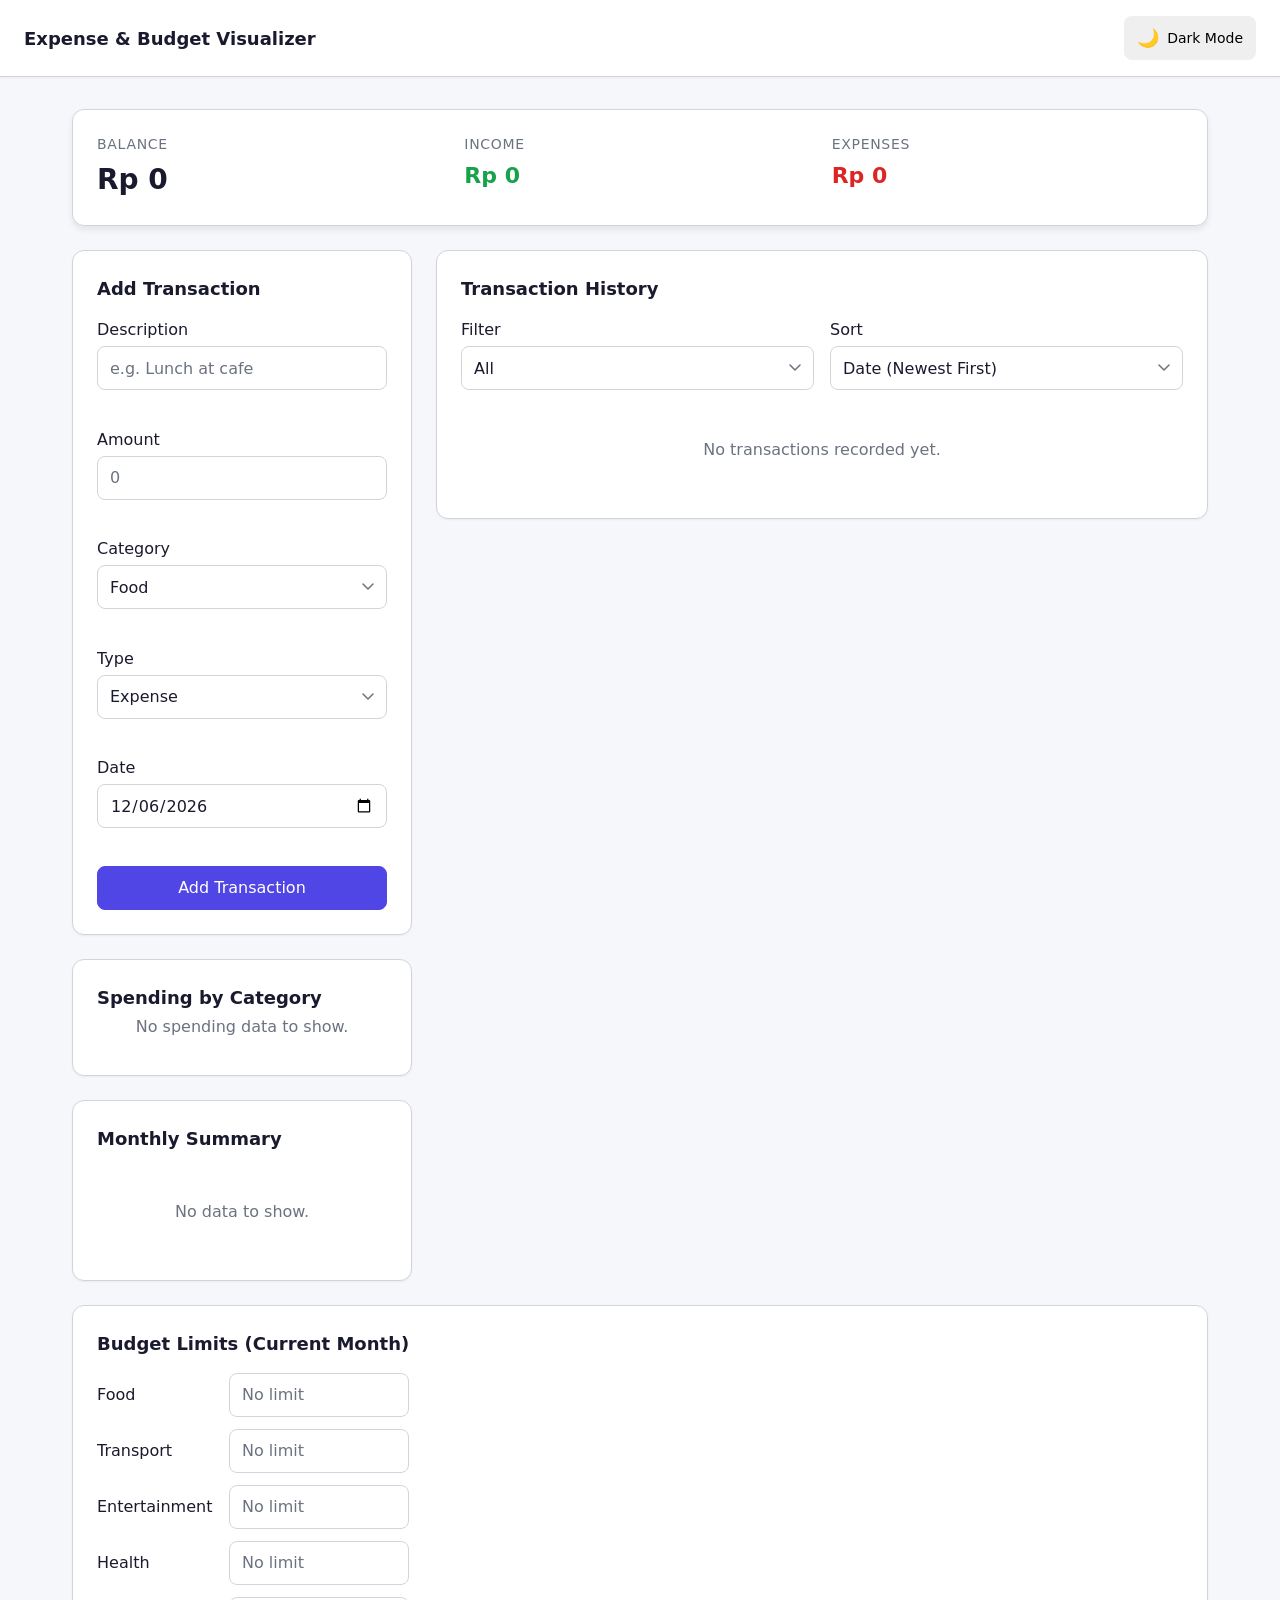
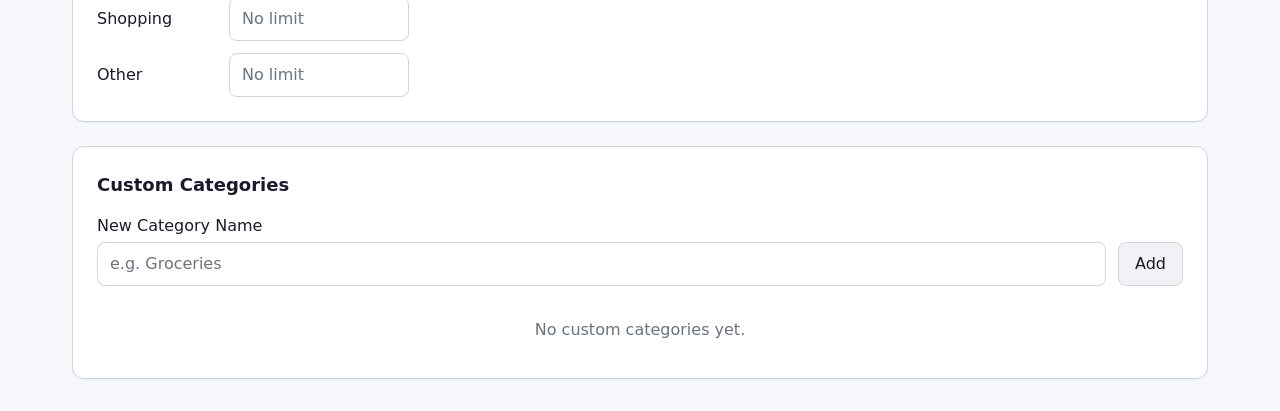
==== index.html @ 473de88c "Add files via upload" ====
<!DOCTYPE html>
<html lang="en">
<head>
  <meta charset="UTF-8" />
  <meta name="viewport" content="width=device-width, initial-scale=1.0" />
  <title>Expense &amp; Budget Visualizer</title>

  <!-- Anti-FOUC: apply persisted theme before first paint -->
  <script>
    (function () {
      try {
        var stored = localStorage.getItem('expense_visualizer_theme');
        if (stored === 'dark' || stored === 'light') {
          document.documentElement.setAttribute('data-theme', stored);
        } else {
          var prefersDark = window.matchMedia && window.matchMedia('(prefers-color-scheme: dark)').matches;
          document.documentElement.setAttribute('data-theme', prefersDark ? 'dark' : 'light');
        }
      } catch (e) {
        document.documentElement.setAttribute('data-theme', 'light');
      }
    })();
  </script>

  <link rel="stylesheet" href="styles.css" />
</head>
<body>
  <!-- ===== APP HEADER ===== -->
  <header class="app-header">
    <h1 class="app-title">Expense &amp; Budget Visualizer</h1>
    <button
      id="theme-toggle"
      class="btn btn--icon theme-toggle"
      type="button"
      aria-label="Switch to dark mode"
    >
      <span class="theme-toggle__icon" aria-hidden="true">🌙</span>
      <span class="theme-toggle__label">Dark Mode</span>
    </button>
  </header>

  <!-- ===== STORAGE ERROR BANNER ===== -->
  <div
    id="storage-error-banner"
    class="banner banner--error hidden"
    role="alert"
    aria-live="assertive"
  >
    Storage unavailable — data will not be saved this session.
  </div>

  <main class="app-main">

    <!-- ===== BALANCE PANEL ===== -->
    <section class="balance-panel" aria-labelledby="balance-heading">
      <h2 id="balance-heading" class="sr-only">Current Balance</h2>
      <div class="balance-panel__grid">
        <div class="balance-panel__item balance-panel__item--balance">
          <span class="balance-panel__label">Balance</span>
          <span id="balance-amount" class="balance-panel__value balance-panel__value--balance">Rp 0</span>
        </div>
        <div class="balance-panel__item">
          <span class="balance-panel__label">Income</span>
          <span id="income-amount" class="balance-panel__value balance-panel__value--income">Rp 0</span>
        </div>
        <div class="balance-panel__item">
          <span class="balance-panel__label">Expenses</span>
          <span id="expenses-amount" class="balance-panel__value balance-panel__value--expense">Rp 0</span>
        </div>
      </div>
    </section>

    <!-- ===== TRANSACTION FORM ===== -->
    <section class="form-section" aria-labelledby="form-heading">
      <h2 id="form-heading" class="section-title">Add Transaction</h2>

      <div id="form-save-error" class="error-banner hidden" role="alert" aria-live="assertive"></div>

      <form id="transaction-form" class="transaction-form" novalidate>

        <!-- Description -->
        <div class="form-group">
          <label class="form-label" for="input-description">Description</label>
          <input
            id="input-description"
            name="description"
            type="text"
            class="form-input"
            maxlength="200"
            placeholder="e.g. Lunch at cafe"
            autocomplete="off"
          />
          <span id="error-description" class="form-error" role="alert" aria-live="polite"></span>
        </div>

        <!-- Amount -->
        <div class="form-group">
          <label class="form-label" for="input-amount">Amount</label>
          <input
            id="input-amount"
            name="amount"
            type="number"
            class="form-input"
            min="1"
            max="999999999999"
            step="1"
            placeholder="0"
          />
          <span id="error-amount" class="form-error" role="alert" aria-live="polite"></span>
        </div>

        <!-- Category -->
        <div class="form-group">
          <label class="form-label" for="input-category">Category</label>
          <select id="input-category" name="category" class="form-select">
            <option value="Food">Food</option>
            <option value="Transport">Transport</option>
            <option value="Entertainment">Entertainment</option>
            <option value="Health">Health</option>
            <option value="Shopping">Shopping</option>
            <option value="Other">Other</option>
          </select>
          <span id="error-category" class="form-error" role="alert" aria-live="polite"></span>
        </div>

        <!-- Type -->
        <div class="form-group">
          <label class="form-label" for="input-type">Type</label>
          <select id="input-type" name="type" class="form-select">
            <option value="expense">Expense</option>
            <option value="income">Income</option>
          </select>
          <span id="error-type" class="form-error" role="alert" aria-live="polite"></span>
        </div>

        <!-- Date -->
        <div class="form-group">
          <label class="form-label" for="input-date">Date</label>
          <input
            id="input-date"
            name="date"
            type="date"
            class="form-input"
          />
          <span id="error-date" class="form-error" role="alert" aria-live="polite"></span>
        </div>

        <button type="submit" class="btn btn--primary btn--full">Add Transaction</button>
      </form>
    </section>

    <!-- ===== TRANSACTION HISTORY ===== -->
    <section class="history-section" aria-labelledby="history-heading">
      <h2 id="history-heading" class="section-title">Transaction History</h2>

      <!-- Filter & Sort toolbar -->
      <div class="history-toolbar">
        <div class="toolbar-group">
          <label class="form-label" for="filter-select">Filter</label>
          <select id="filter-select" class="form-select form-select--sm">
            <option value="All">All</option>
            <option value="income">Income</option>
            <option value="expense">Expense</option>
            <option value="Food">Food</option>
            <option value="Transport">Transport</option>
            <option value="Entertainment">Entertainment</option>
            <option value="Health">Health</option>
            <option value="Shopping">Shopping</option>
            <option value="Other">Other</option>
          </select>
        </div>

        <div class="toolbar-group">
          <label class="form-label" for="sort-select">Sort</label>
          <select id="sort-select" class="form-select form-select--sm">
            <option value="date-desc">Date (Newest First)</option>
            <option value="amount-asc">Amount (Low to High)</option>
            <option value="amount-desc">Amount (High to Low)</option>
            <option value="category-asc">Category (A–Z)</option>
          </select>
        </div>
      </div>

      <!-- Transaction list -->
      <ul id="transaction-list" class="transaction-list" aria-label="Transaction history" aria-live="polite">
        <!-- Items rendered by JS -->
      </ul>
      <p id="empty-state" class="empty-state" aria-live="polite">No transactions recorded yet.</p>
    </section>

    <!-- ===== CHART SECTION ===== -->
    <section class="chart-section" aria-labelledby="chart-heading">
      <h2 id="chart-heading" class="section-title">Spending by Category</h2>

      <div class="chart-container">
        <canvas
          id="spending-chart"
          class="spending-chart"
          width="300"
          height="300"
          aria-label="Pie chart showing spending by category"
          role="img"
        ></canvas>
        <p id="chart-placeholder" class="chart-placeholder" aria-live="polite">No spending data to show.</p>
        <p id="chart-unavailable" class="chart-unavailable hidden">Chart unavailable in this browser.</p>
      </div>

      <!-- Chart legend -->
      <ul id="chart-legend" class="chart-legend" aria-label="Chart legend">
        <!-- Items rendered by JS -->
      </ul>
    </section>

    <!-- ===== MONTHLY SUMMARY PANEL ===== -->
    <section class="summary-section" aria-labelledby="summary-heading">
      <h2 id="summary-heading" class="section-title">Monthly Summary</h2>
      <div id="monthly-summary" class="monthly-summary" aria-live="polite">
        <!-- Rows rendered by JS -->
      </div>
      <p id="summary-empty-state" class="empty-state">No data to show.</p>
    </section>

    <!-- ===== BUDGET LIMIT MANAGER ===== -->
    <section class="limits-section" aria-labelledby="limits-heading">
      <h2 id="limits-heading" class="section-title">Budget Limits (Current Month)</h2>
      <div id="limits-error" class="error-banner hidden" role="alert" aria-live="assertive"></div>
      <div id="budget-limits" class="budget-limits">
        <!-- Rows rendered by JS -->
      </div>
    </section>

    <!-- ===== CUSTOM CATEGORIES MANAGER ===== -->
    <section class="categories-section" aria-labelledby="categories-heading">
      <h2 id="categories-heading" class="section-title">Custom Categories</h2>
      <div id="categories-error" class="error-banner hidden" role="alert" aria-live="assertive"></div>

      <div class="category-add-form">
        <label class="form-label" for="input-new-category">New Category Name</label>
        <div class="category-add-form__row">
          <input
            id="input-new-category"
            type="text"
            class="form-input"
            maxlength="50"
            placeholder="e.g. Groceries"
            autocomplete="off"
          />
          <button id="btn-add-category" type="button" class="btn btn--secondary">Add</button>
        </div>
        <span id="error-new-category" class="form-error" role="alert" aria-live="polite"></span>
      </div>

      <ul id="custom-category-list" class="custom-category-list" aria-label="Custom categories">
        <!-- Items rendered by JS -->
      </ul>
    </section>

  </main>

  <!-- ===== CONFIRMATION DIALOG ===== -->
  <dialog id="confirm-dialog" class="confirm-dialog" aria-labelledby="dialog-title" aria-describedby="dialog-message">
    <h3 id="dialog-title" class="confirm-dialog__title">Confirm</h3>
    <p id="dialog-message" class="confirm-dialog__message"></p>
    <div class="confirm-dialog__actions">
      <button id="dialog-cancel" type="button" class="btn btn--secondary">Cancel</button>
      <button id="dialog-confirm" type="button" class="btn btn--danger">Confirm</button>
    </div>
  </dialog>

  <script src="app.js"></script>
</body>
</html>
---- styles.css ----
/* ============================================================
   CSS Custom Properties — Light Theme (default)
   ============================================================ */
:root {
  /* Colors */
  --color-bg: #f5f7fa;
  --color-surface: #ffffff;
  --color-surface-alt: #f0f2f5;
  --color-border: #d1d5db;
  --color-text: #1a1a2e;
  --color-text-muted: #6b7280;
  --color-primary: #4f46e5;
  --color-primary-hover: #4338ca;
  --color-secondary: #6b7280;
  --color-secondary-hover: #4b5563;
  --color-danger: #dc2626;
  --color-danger-hover: #b91c1c;
  --color-income: #16a34a;
  --color-expense: #dc2626;
  --color-negative-balance: #dc2626;
  --color-banner-error-bg: #fef2f2;
  --color-banner-error-border: #fca5a5;
  --color-banner-error-text: #991b1b;

  /* Typography */
  --font-family: system-ui, -apple-system, BlinkMacSystemFont, 'Segoe UI', Roboto, sans-serif;
  --font-size-base: 16px;
  --font-size-sm: 14px;
  --font-size-lg: 18px;
  --font-size-xl: 22px;
  --font-size-2xl: 28px;
  --font-weight-normal: 400;
  --font-weight-medium: 500;
  --font-weight-semibold: 600;
  --font-weight-bold: 700;
  --line-height-base: 1.5;

  /* Spacing */
  --space-1: 4px;
  --space-2: 8px;
  --space-3: 12px;
  --space-4: 16px;
  --space-5: 20px;
  --space-6: 24px;
  --space-8: 32px;
  --space-10: 40px;
  --space-12: 48px;

  /* Borders */
  --radius-sm: 4px;
  --radius-md: 8px;
  --radius-lg: 12px;
  --radius-full: 9999px;
  --border-width: 1px;

  /* Shadows */
  --shadow-sm: 0 1px 2px rgba(0, 0, 0, 0.05);
  --shadow-md: 0 4px 6px rgba(0, 0, 0, 0.07);
  --shadow-lg: 0 10px 15px rgba(0, 0, 0, 0.1);

  /* Touch targets */
  --touch-target: 44px;

  /* Layout */
  --max-width: 1200px;
  --sidebar-width: 340px;
}

/* ============================================================
   Dark Theme Overrides
   ============================================================ */
[data-theme="dark"] {
  --color-bg: #0f172a;
  --color-surface: #1e293b;
  --color-surface-alt: #273549;
  --color-border: #334155;
  --color-text: #f1f5f9;
  --color-text-muted: #94a3b8;
  --color-primary: #818cf8;
  --color-primary-hover: #a5b4fc;
  --color-secondary: #64748b;
  --color-secondary-hover: #94a3b8;
  --color-danger: #f87171;
  --color-danger-hover: #fca5a5;
  --color-income: #4ade80;
  --color-expense: #f87171;
  --color-negative-balance: #f87171;
  --color-banner-error-bg: #450a0a;
  --color-banner-error-border: #991b1b;
  --color-banner-error-text: #fca5a5;
  --shadow-sm: 0 1px 2px rgba(0, 0, 0, 0.3);
  --shadow-md: 0 4px 6px rgba(0, 0, 0, 0.4);
  --shadow-lg: 0 10px 15px rgba(0, 0, 0, 0.5);
}

/* ============================================================
   Reset & Base
   ============================================================ */
*,
*::before,
*::after {
  box-sizing: border-box;
  margin: 0;
  padding: 0;
}

html {
  font-size: var(--font-size-base);
  scroll-behavior: smooth;
}

body {
  font-family: var(--font-family);
  font-size: var(--font-size-base);
  line-height: var(--line-height-base);
  color: var(--color-text);
  background-color: var(--color-bg);
  min-height: 100vh;
  -webkit-text-size-adjust: 100%; /* prevent auto-zoom on mobile */
}

/* ============================================================
   Utility Classes
   ============================================================ */
.hidden {
  display: none !important;
}

.sr-only {
  position: absolute;
  width: 1px;
  height: 1px;
  padding: 0;
  margin: -1px;
  overflow: hidden;
  clip: rect(0, 0, 0, 0);
  white-space: nowrap;
  border: 0;
}

/* ============================================================
   App Header
   ============================================================ */
.app-header {
  display: flex;
  align-items: center;
  justify-content: space-between;
  gap: var(--space-4);
  padding: var(--space-4) var(--space-6);
  background-color: var(--color-surface);
  border-bottom: var(--border-width) solid var(--color-border);
  box-shadow: var(--shadow-sm);
  position: sticky;
  top: 0;
  z-index: 100;
}

.app-title {
  font-size: var(--font-size-lg);
  font-weight: var(--font-weight-bold);
  color: var(--color-text);
  white-space: nowrap;
}

/* ============================================================
   Buttons
   ============================================================ */
.btn {
  display: inline-flex;
  align-items: center;
  justify-content: center;
  gap: var(--space-2);
  min-height: var(--touch-target);
  min-width: var(--touch-target);
  padding: var(--space-2) var(--space-4);
  font-family: var(--font-family);
  font-size: var(--font-size-base);
  font-weight: var(--font-weight-medium);
  line-height: 1;
  border: var(--border-width) solid transparent;
  border-radius: var(--radius-md);
  cursor: pointer;
  text-decoration: none;
  transition: background-color 0.15s ease, border-color 0.15s ease, color 0.15s ease;
  white-space: nowrap;
  user-select: none;
}

.btn:focus-visible {
  outline: 2px solid var(--color-primary);
  outline-offset: 2px;
}

.btn--primary {
  background-color: var(--color-primary);
  color: #ffffff;
  border-color: var(--color-primary);
}

.btn--primary:hover {
  background-color: var(--color-primary-hover);
  border-color: var(--color-primary-hover);
}

.btn--secondary {
  background-color: var(--color-surface-alt);
  color: var(--color-text);
  border-color: var(--color-border);
}

.btn--secondary:hover {
  background-color: var(--color-border);
}

.btn--danger {
  background-color: var(--color-danger);
  color: #ffffff;
  border-color: var(--color-danger);
}

.btn--danger:hover {
  background-color: var(--color-danger-hover);
  border-color: var(--color-danger-hover);
}

.btn--icon {
  padding: var(--space-2);
}

.btn--full {
  width: 100%;
}

.btn--sm {
  min-height: var(--touch-target);
  min-width: var(--touch-target);
  padding: var(--space-1) var(--space-3);
  font-size: var(--font-size-sm);
}

/* ============================================================
   Theme Toggle
   ============================================================ */
.theme-toggle {
  gap: var(--space-2);
  padding: var(--space-2) var(--space-3);
}

.theme-toggle__icon {
  font-size: var(--font-size-lg);
  line-height: 1;
}

.theme-toggle__label {
  font-size: var(--font-size-sm);
  font-weight: var(--font-weight-medium);
}

/* ============================================================
   Banners & Alerts
   ============================================================ */
.banner {
  padding: var(--space-3) var(--space-6);
  font-size: var(--font-size-base);
  font-weight: var(--font-weight-medium);
}

.banner--error {
  background-color: var(--color-banner-error-bg);
  border-bottom: var(--border-width) solid var(--color-banner-error-border);
  color: var(--color-banner-error-text);
}

.error-banner {
  padding: var(--space-3) var(--space-4);
  background-color: var(--color-banner-error-bg);
  border: var(--border-width) solid var(--color-banner-error-border);
  border-radius: var(--radius-md);
  color: var(--color-banner-error-text);
  font-size: var(--font-size-base);
  margin-bottom: var(--space-4);
}

/* ============================================================
   Main Layout
   ============================================================ */
.app-main {
  max-width: var(--max-width);
  margin: 0 auto;
  padding: var(--space-6) var(--space-4);
  display: grid;
  grid-template-columns: 1fr;
  gap: var(--space-6);
}

/* ============================================================
   Section Titles
   ============================================================ */
.section-title {
  font-size: var(--font-size-lg);
  font-weight: var(--font-weight-semibold);
  color: var(--color-text);
  margin-bottom: var(--space-4);
}

/* ============================================================
   Balance Panel
   ============================================================ */
.balance-panel {
  background-color: var(--color-surface);
  border: var(--border-width) solid var(--color-border);
  border-radius: var(--radius-lg);
  padding: var(--space-6);
  box-shadow: var(--shadow-md);
}

.balance-panel__grid {
  display: grid;
  grid-template-columns: 1fr;
  gap: var(--space-4);
}

.balance-panel__item {
  display: flex;
  flex-direction: column;
  gap: var(--space-1);
}

.balance-panel__label {
  font-size: var(--font-size-sm);
  font-weight: var(--font-weight-medium);
  color: var(--color-text-muted);
  text-transform: uppercase;
  letter-spacing: 0.05em;
}

.balance-panel__value {
  font-size: var(--font-size-2xl);
  font-weight: var(--font-weight-bold);
  color: var(--color-text);
}

.balance-panel__value--balance {
  font-size: var(--font-size-2xl);
}

.balance-panel__value--income {
  color: var(--color-income);
  font-size: var(--font-size-xl);
}

.balance-panel__value--expense {
  color: var(--color-expense);
  font-size: var(--font-size-xl);
}

.balance-panel__value--negative {
  color: var(--color-negative-balance);
}

/* ============================================================
   Transaction Form
   ============================================================ */
.form-section {
  background-color: var(--color-surface);
  border: var(--border-width) solid var(--color-border);
  border-radius: var(--radius-lg);
  padding: var(--space-6);
  box-shadow: var(--shadow-sm);
}

.transaction-form {
  display: flex;
  flex-direction: column;
  gap: var(--space-4);
}

.form-group {
  display: flex;
  flex-direction: column;
  gap: var(--space-1);
}

.form-label {
  font-size: var(--font-size-base);
  font-weight: var(--font-weight-medium);
  color: var(--color-text);
}

.form-input,
.form-select {
  width: 100%;
  min-height: var(--touch-target);
  padding: var(--space-2) var(--space-3);
  font-family: var(--font-family);
  font-size: var(--font-size-base);
  color: var(--color-text);
  background-color: var(--color-surface);
  border: var(--border-width) solid var(--color-border);
  border-radius: var(--radius-md);
  transition: border-color 0.15s ease, box-shadow 0.15s ease;
  appearance: none;
  -webkit-appearance: none;
}

.form-select {
  background-image: url("data:image/svg+xml,%3Csvg xmlns='http://www.w3.org/2000/svg' width='12' height='8' viewBox='0 0 12 8'%3E%3Cpath d='M1 1l5 5 5-5' stroke='%236b7280' stroke-width='1.5' fill='none' stroke-linecap='round' stroke-linejoin='round'/%3E%3C/svg%3E");
  background-repeat: no-repeat;
  background-position: right var(--space-3) center;
  padding-right: var(--space-8);
}

.form-input:focus,
.form-select:focus {
  outline: none;
  border-color: var(--color-primary);
  box-shadow: 0 0 0 3px rgba(79, 70, 229, 0.15);
}

.form-input::placeholder {
  color: var(--color-text-muted);
}

.form-input--error,
.form-select--error {
  border-color: var(--color-danger);
}

.form-error {
  font-size: var(--font-size-sm);
  color: var(--color-danger);
  min-height: 1.25em;
}

.form-select--sm {
  min-height: var(--touch-target);
  font-size: var(--font-size-base);
}

/* ============================================================
   Transaction History
   ============================================================ */
.history-section {
  background-color: var(--color-surface);
  border: var(--border-width) solid var(--color-border);
  border-radius: var(--radius-lg);
  padding: var(--space-6);
  box-shadow: var(--shadow-sm);
}

.history-toolbar {
  display: flex;
  flex-wrap: wrap;
  gap: var(--space-4);
  margin-bottom: var(--space-4);
}

.toolbar-group {
  display: flex;
  flex-direction: column;
  gap: var(--space-1);
  flex: 1;
  min-width: 140px;
}

.transaction-list {
  list-style: none;
  display: flex;
  flex-direction: column;
  gap: var(--space-3);
}

.transaction-item {
  display: grid;
  grid-template-columns: 1fr auto;
  gap: var(--space-2) var(--space-4);
  align-items: start;
  padding: var(--space-4);
  background-color: var(--color-surface-alt);
  border: var(--border-width) solid var(--color-border);
  border-radius: var(--radius-md);
  transition: box-shadow 0.15s ease;
}

.transaction-item:hover {
  box-shadow: var(--shadow-md);
}

.transaction-item__body {
  display: flex;
  flex-direction: column;
  gap: var(--space-1);
  min-width: 0;
}

.transaction-item__description {
  font-size: var(--font-size-base);
  font-weight: var(--font-weight-medium);
  color: var(--color-text);
  white-space: nowrap;
  overflow: hidden;
  text-overflow: ellipsis;
  max-width: 100%;
}

.transaction-item__meta {
  display: flex;
  flex-wrap: wrap;
  gap: var(--space-2);
  align-items: center;
  font-size: var(--font-size-sm);
  color: var(--color-text-muted);
}

.transaction-item__amount {
  font-size: var(--font-size-lg);
  font-weight: var(--font-weight-semibold);
}

.transaction-item__amount--income {
  color: var(--color-income);
}

.transaction-item__amount--expense {
  color: var(--color-expense);
}

.transaction-item__badge {
  display: inline-block;
  padding: 2px var(--space-2);
  border-radius: var(--radius-full);
  font-size: var(--font-size-sm);
  font-weight: var(--font-weight-medium);
  background-color: var(--color-border);
  color: var(--color-text);
}

.transaction-item__actions {
  display: flex;
  align-items: flex-start;
}

.btn--delete {
  min-height: var(--touch-target);
  min-width: var(--touch-target);
  padding: var(--space-2);
  background: none;
  border: none;
  color: var(--color-text-muted);
  border-radius: var(--radius-md);
  cursor: pointer;
  font-size: var(--font-size-lg);
  display: flex;
  align-items: center;
  justify-content: center;
  transition: color 0.15s ease, background-color 0.15s ease;
}

.btn--delete:hover {
  color: var(--color-danger);
  background-color: var(--color-banner-error-bg);
}

.btn--delete:focus-visible {
  outline: 2px solid var(--color-primary);
  outline-offset: 2px;
}

.empty-state {
  padding: var(--space-8) var(--space-4);
  text-align: center;
  color: var(--color-text-muted);
  font-size: var(--font-size-base);
}

/* ============================================================
   Chart Section
   ============================================================ */
.chart-section {
  background-color: var(--color-surface);
  border: var(--border-width) solid var(--color-border);
  border-radius: var(--radius-lg);
  padding: var(--space-6);
  box-shadow: var(--shadow-sm);
}

.chart-container {
  position: relative;
  display: flex;
  flex-direction: column;
  align-items: center;
  gap: var(--space-4);
  margin-bottom: var(--space-6);
}

.spending-chart {
  max-width: 300px;
  max-height: 300px;
  width: 100%;
  height: auto;
}

.chart-placeholder {
  position: absolute;
  top: 50%;
  left: 50%;
  transform: translate(-50%, -50%);
  color: var(--color-text-muted);
  font-size: var(--font-size-base);
  text-align: center;
  pointer-events: none;
  white-space: nowrap;
}

.chart-unavailable {
  color: var(--color-text-muted);
  font-size: var(--font-size-base);
  text-align: center;
  padding: var(--space-8);
}

.chart-legend {
  list-style: none;
  display: flex;
  flex-wrap: wrap;
  gap: var(--space-3) var(--space-5);
}

.chart-legend__item {
  display: flex;
  align-items: center;
  gap: var(--space-2);
  font-size: var(--font-size-base);
  color: var(--color-text);
}

.chart-legend__swatch {
  display: inline-block;
  width: 14px;
  height: 14px;
  border-radius: var(--radius-sm);
  flex-shrink: 0;
}

.chart-legend__label--alert {
  color: var(--color-danger);
  font-weight: var(--font-weight-semibold);
}

/* ============================================================
   Monthly Summary Panel
   ============================================================ */
.summary-section {
  background-color: var(--color-surface);
  border: var(--border-width) solid var(--color-border);
  border-radius: var(--radius-lg);
  padding: var(--space-6);
  box-shadow: var(--shadow-sm);
}

.monthly-summary {
  display: flex;
  flex-direction: column;
  gap: var(--space-3);
}

.summary-row {
  display: grid;
  grid-template-columns: 1fr;
  gap: var(--space-2);
  padding: var(--space-4);
  background-color: var(--color-surface-alt);
  border: var(--border-width) solid var(--color-border);
  border-radius: var(--radius-md);
}

.summary-row__month {
  font-size: var(--font-size-base);
  font-weight: var(--font-weight-semibold);
  color: var(--color-text);
}

.summary-row__figures {
  display: flex;
  flex-wrap: wrap;
  gap: var(--space-3) var(--space-5);
  font-size: var(--font-size-sm);
}

.summary-row__figure {
  display: flex;
  flex-direction: column;
  gap: 2px;
}

.summary-row__figure-label {
  color: var(--color-text-muted);
  font-size: var(--font-size-sm);
}

.summary-row__figure-value {
  font-weight: var(--font-weight-semibold);
}

.summary-row__figure-value--income {
  color: var(--color-income);
}

.summary-row__figure-value--expense {
  color: var(--color-expense);
}

.summary-row__figure-value--negative {
  color: var(--color-negative-balance);
}

/* ============================================================
   Budget Limits Manager
   ============================================================ */
.limits-section {
  background-color: var(--color-surface);
  border: var(--border-width) solid var(--color-border);
  border-radius: var(--radius-lg);
  padding: var(--space-6);
  box-shadow: var(--shadow-sm);
}

.budget-limits {
  display: flex;
  flex-direction: column;
  gap: var(--space-3);
}

.limit-row {
  display: flex;
  flex-wrap: wrap;
  align-items: center;
  gap: var(--space-3);
}

.limit-row__label {
  font-size: var(--font-size-base);
  font-weight: var(--font-weight-medium);
  color: var(--color-text);
  min-width: 120px;
  flex-shrink: 0;
}

.limit-row__input {
  flex: 1;
  min-width: 100px;
  max-width: 180px;
}

.limit-row__label--alert {
  color: var(--color-danger);
}

/* ============================================================
   Custom Categories Manager
   ============================================================ */
.categories-section {
  background-color: var(--color-surface);
  border: var(--border-width) solid var(--color-border);
  border-radius: var(--radius-lg);
  padding: var(--space-6);
  box-shadow: var(--shadow-sm);
}

.category-add-form {
  margin-bottom: var(--space-5);
}

.category-add-form__row {
  display: flex;
  gap: var(--space-3);
  margin-top: var(--space-1);
}

.category-add-form__row .form-input {
  flex: 1;
}

.custom-category-list {
  list-style: none;
  display: flex;
  flex-direction: column;
  gap: var(--space-2);
}

.custom-category-item {
  display: flex;
  align-items: center;
  gap: var(--space-3);
  padding: var(--space-3) var(--space-4);
  background-color: var(--color-surface-alt);
  border: var(--border-width) solid var(--color-border);
  border-radius: var(--radius-md);
}

.custom-category-item__name {
  flex: 1;
  font-size: var(--font-size-base);
  color: var(--color-text);
}

.custom-category-item__edit-input {
  flex: 1;
}

.custom-category-item__error {
  font-size: var(--font-size-sm);
  color: var(--color-danger);
  width: 100%;
}

/* ============================================================
   Confirmation Dialog
   ============================================================ */
.confirm-dialog {
  border: var(--border-width) solid var(--color-border);
  border-radius: var(--radius-lg);
  padding: var(--space-6);
  background-color: var(--color-surface);
  color: var(--color-text);
  box-shadow: var(--shadow-lg);
  max-width: 400px;
  width: calc(100% - var(--space-8));
}

.confirm-dialog::backdrop {
  background-color: rgba(0, 0, 0, 0.5);
}

.confirm-dialog__title {
  font-size: var(--font-size-lg);
  font-weight: var(--font-weight-semibold);
  margin-bottom: var(--space-3);
}

.confirm-dialog__message {
  font-size: var(--font-size-base);
  color: var(--color-text-muted);
  margin-bottom: var(--space-6);
  line-height: var(--line-height-base);
}

.confirm-dialog__actions {
  display: flex;
  justify-content: flex-end;
  gap: var(--space-3);
}

/* ============================================================
   Responsive Breakpoints
   ============================================================ */

/* Small phones: 320px – 479px (base styles above cover this) */

/* Tablets and up: 480px+ */
@media (min-width: 480px) {
  .balance-panel__grid {
    grid-template-columns: repeat(3, 1fr);
  }

  .summary-row {
    grid-template-columns: auto 1fr;
    align-items: center;
  }

  .summary-row__month {
    min-width: 80px;
  }
}

/* Medium screens: 768px+ */
@media (min-width: 768px) {
  .app-main {
    padding: var(--space-8) var(--space-6);
    grid-template-columns: repeat(2, 1fr);
  }

  .balance-panel {
    grid-column: 1 / -1;
  }

  .history-section {
    grid-column: 1 / -1;
  }

  .chart-section {
    grid-column: 1 / -1;
  }

  .chart-container {
    flex-direction: row;
    align-items: flex-start;
    justify-content: center;
  }

  .chart-legend {
    flex-direction: column;
    flex-wrap: nowrap;
  }
}

/* Large screens: 1024px+ */
@media (min-width: 1024px) {
  .app-main {
    grid-template-columns: var(--sidebar-width) 1fr;
    grid-template-rows: auto;
    align-items: start;
  }

  .balance-panel {
    grid-column: 1 / -1;
  }

  /* Form stays in left column */
  .form-section {
    grid-column: 1;
    grid-row: 2;
  }

  /* History spans right column */
  .history-section {
    grid-column: 2;
    grid-row: 2 / 5;
  }

  /* Chart in left column below form */
  .chart-section {
    grid-column: 1;
    grid-row: 3;
  }

  /* Monthly summary in left column */
  .summary-section {
    grid-column: 1;
    grid-row: 4;
  }

  /* Budget limits and categories span full width */
  .limits-section {
    grid-column: 1 / -1;
  }

  .categories-section {
    grid-column: 1 / -1;
  }
}

/* Extra large: 1280px+ */
@media (min-width: 1280px) {
  .app-main {
    padding: var(--space-8);
  }
}

/* Max width guard — no horizontal scroll beyond 1440px */
@media (min-width: 1440px) {
  .app-main {
    max-width: var(--max-width);
  }
}

/* ============================================================
   Print (basic)
   ============================================================ */
@media print {
  .app-header,
  .form-section,
  .history-toolbar,
  .btn,
  .confirm-dialog {
    display: none;
  }
}

/* ============================================================
   Transaction Item - Additional Layout Classes
   ============================================================ */
.transaction-item__main {
  display: flex;
  align-items: flex-start;
  justify-content: space-between;
  gap: var(--space-3);
  width: 100%;
}

.transaction-item__info {
  display: flex;
  flex-direction: column;
  gap: var(--space-1);
  min-width: 0;
  flex: 1;
}

.transaction-item__desc {
  font-size: var(--font-size-base);
  font-weight: var(--font-weight-medium);
  color: var(--color-text);
  word-break: break-word;
}

.transaction-item__category {
  display: inline-block;
  padding: 2px var(--space-2);
  border-radius: var(--radius-full);
  font-size: var(--font-size-sm);
  font-weight: var(--font-weight-medium);
  background-color: var(--color-border);
  color: var(--color-text);
}

.transaction-item__date {
  font-size: var(--font-size-sm);
  color: var(--color-text-muted);
}

.transaction-item__right {
  display: flex;
  flex-direction: column;
  align-items: flex-end;
  gap: var(--space-2);
  flex-shrink: 0;
}

.transaction-item__delete {
  font-size: var(--font-size-sm);
  padding: var(--space-1) var(--space-2);
}

/* ============================================================
   Chart Legend - Additional
   ============================================================ */
.chart-legend__color {
  display: inline-block;
  width: 14px;
  height: 14px;
  border-radius: var(--radius-sm);
  flex-shrink: 0;
}

.chart-legend__value {
  color: var(--color-text-muted);
  font-size: var(--font-size-sm);
}

/* ============================================================
   Budget Limit - Additional
   ============================================================ */
.limit-row__spent {
  font-size: var(--font-size-sm);
  color: var(--color-text-muted);
  flex-shrink: 0;
}

.limit-row__exceeded-badge {
  font-size: var(--font-size-sm);
  margin-left: var(--space-1);
}
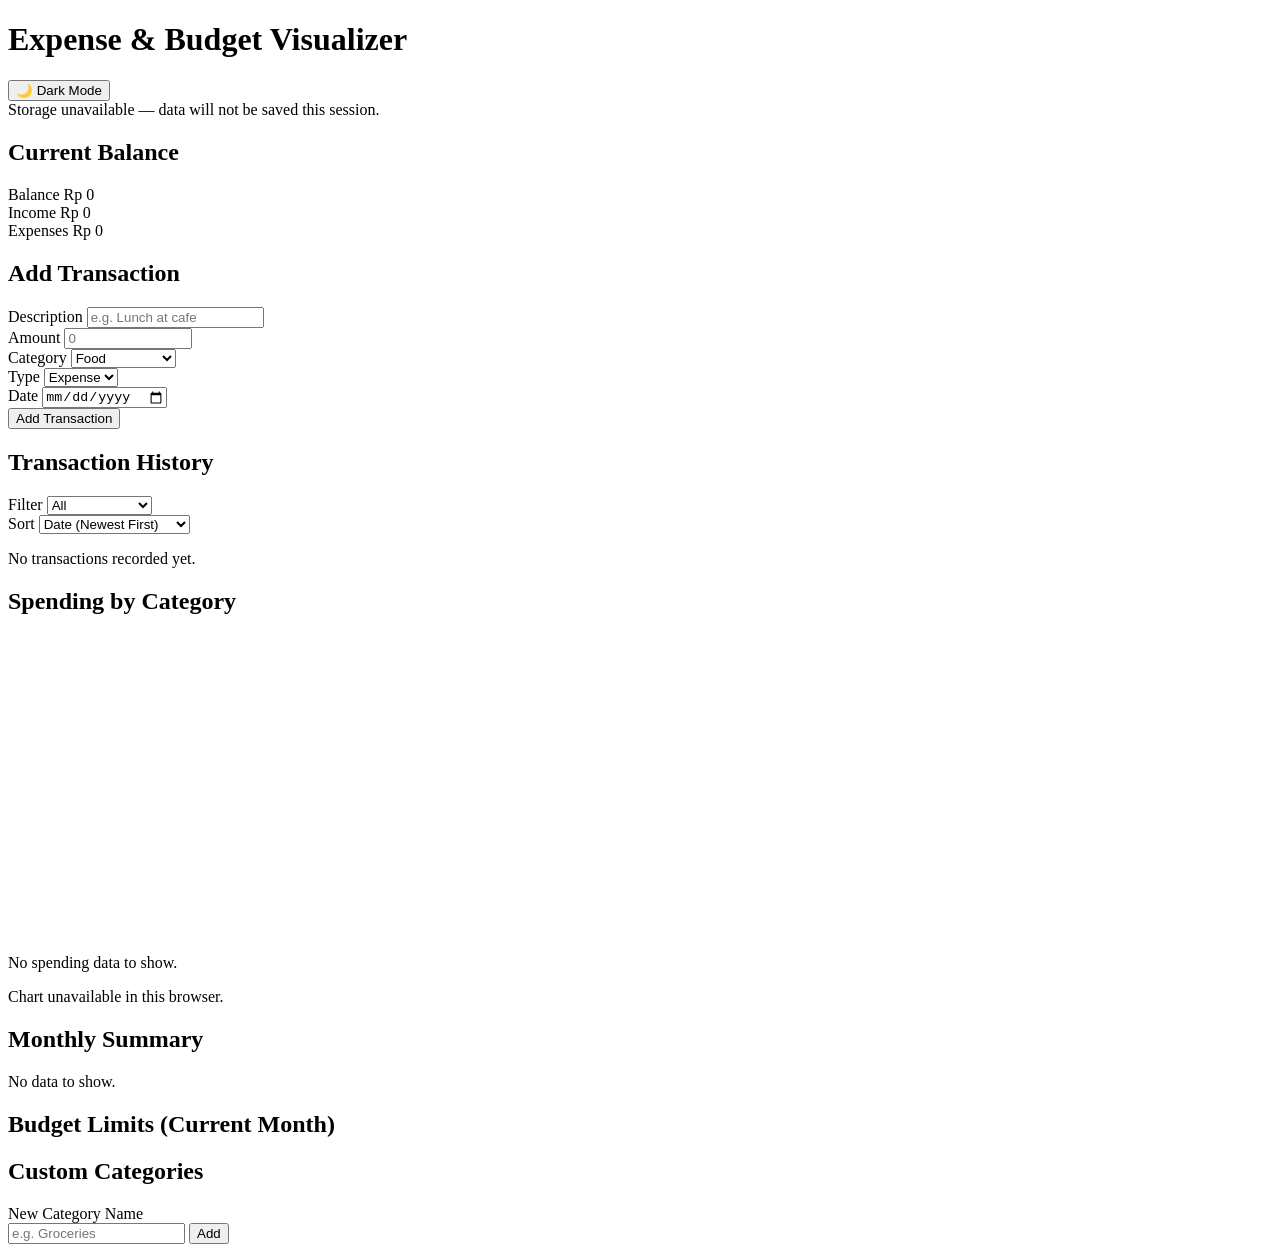
==== commit 1efdf95f: "Refactor index.html structure and update paths" ====
--- a/index.html
+++ b/index.html
@@ -22,7 +22,7 @@
     })();
   </script>
 
-  <link rel="stylesheet" href="styles.css" />
+  <link rel="stylesheet" href="css/styles.css" />
 </head>
 <body>
   <!-- ===== APP HEADER ===== -->
@@ -267,6 +267,6 @@
     </div>
   </dialog>
 
-  <script src="app.js"></script>
+  <script src="js/app.js"></script>
 </body>
 </html>
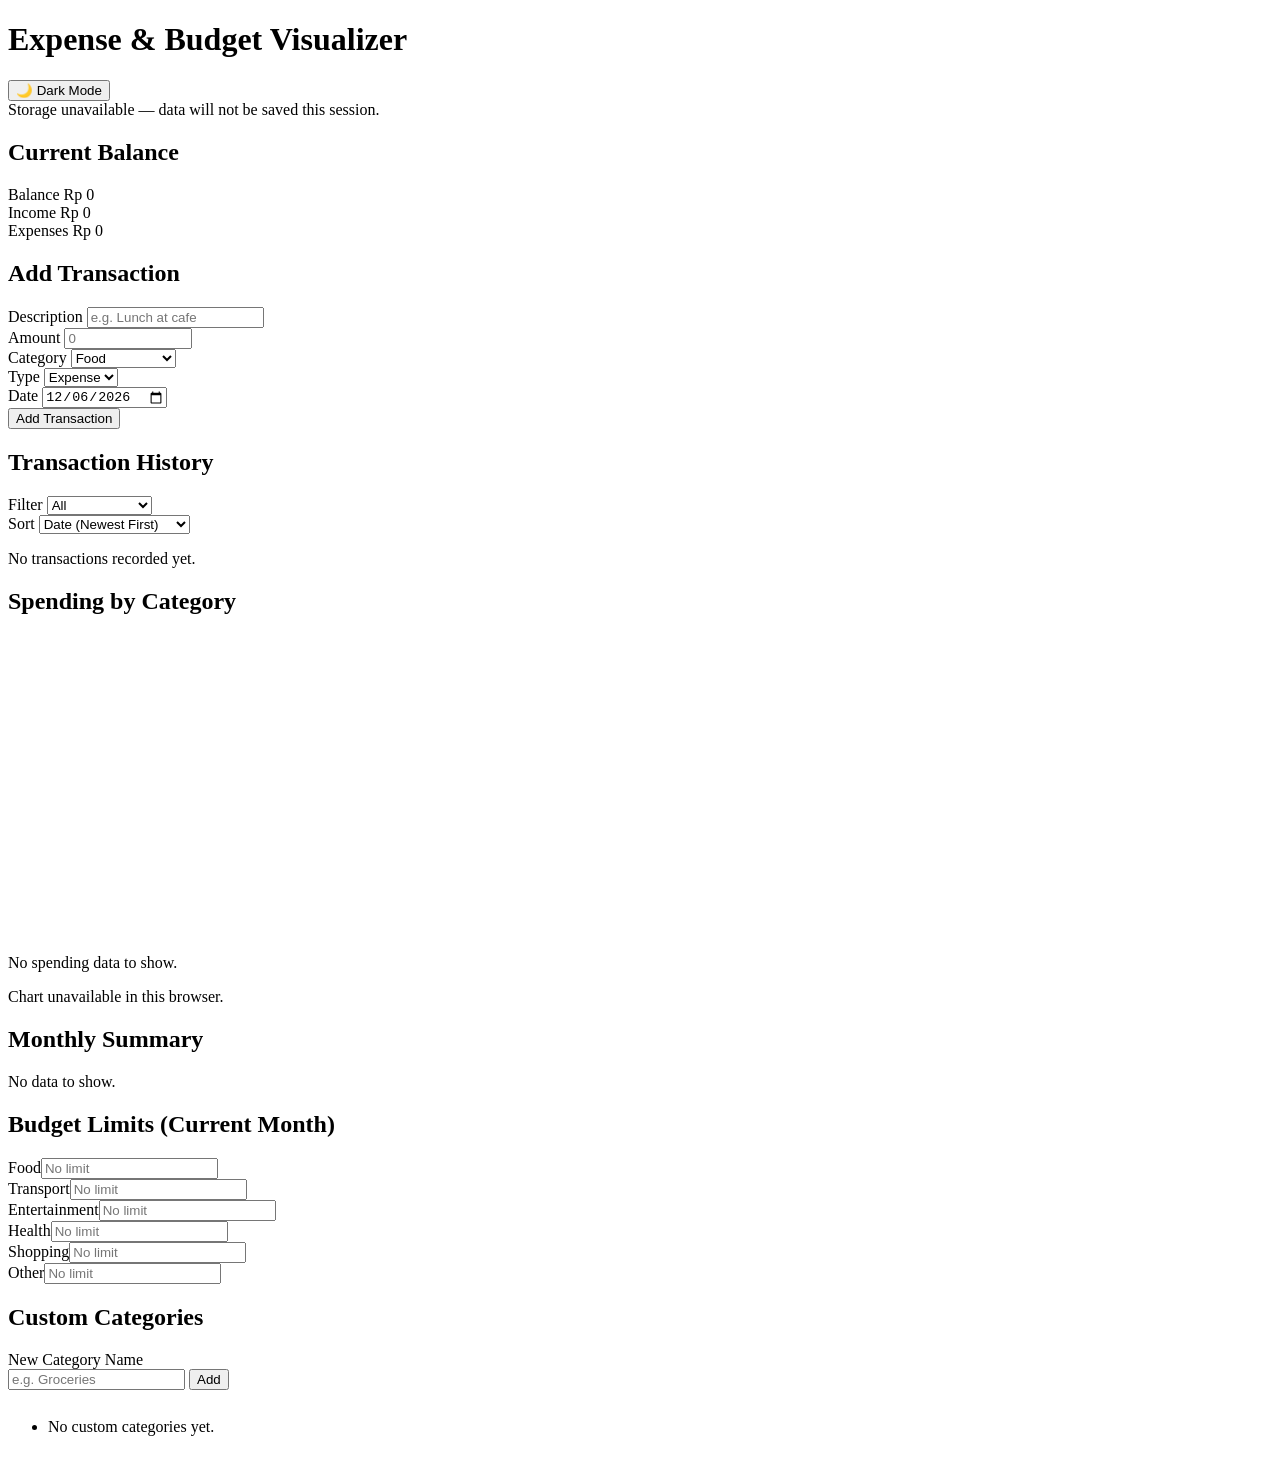
==== commit 8b3dbbe2: "Fix HTML formatting and structure" ====
--- a/index.html
+++ b/index.html
@@ -22,7 +22,7 @@
     })();
   </script>
 
-  <link rel="stylesheet" href="css/styles.css" />
+  <link rel="stylesheet" href="styles.css" />
 </head>
 <body>
   <!-- ===== APP HEADER ===== -->
@@ -267,6 +267,6 @@
     </div>
   </dialog>
 
-  <script src="js/app.js"></script>
+  <script src="app.js"></script>
 </body>
 </html>
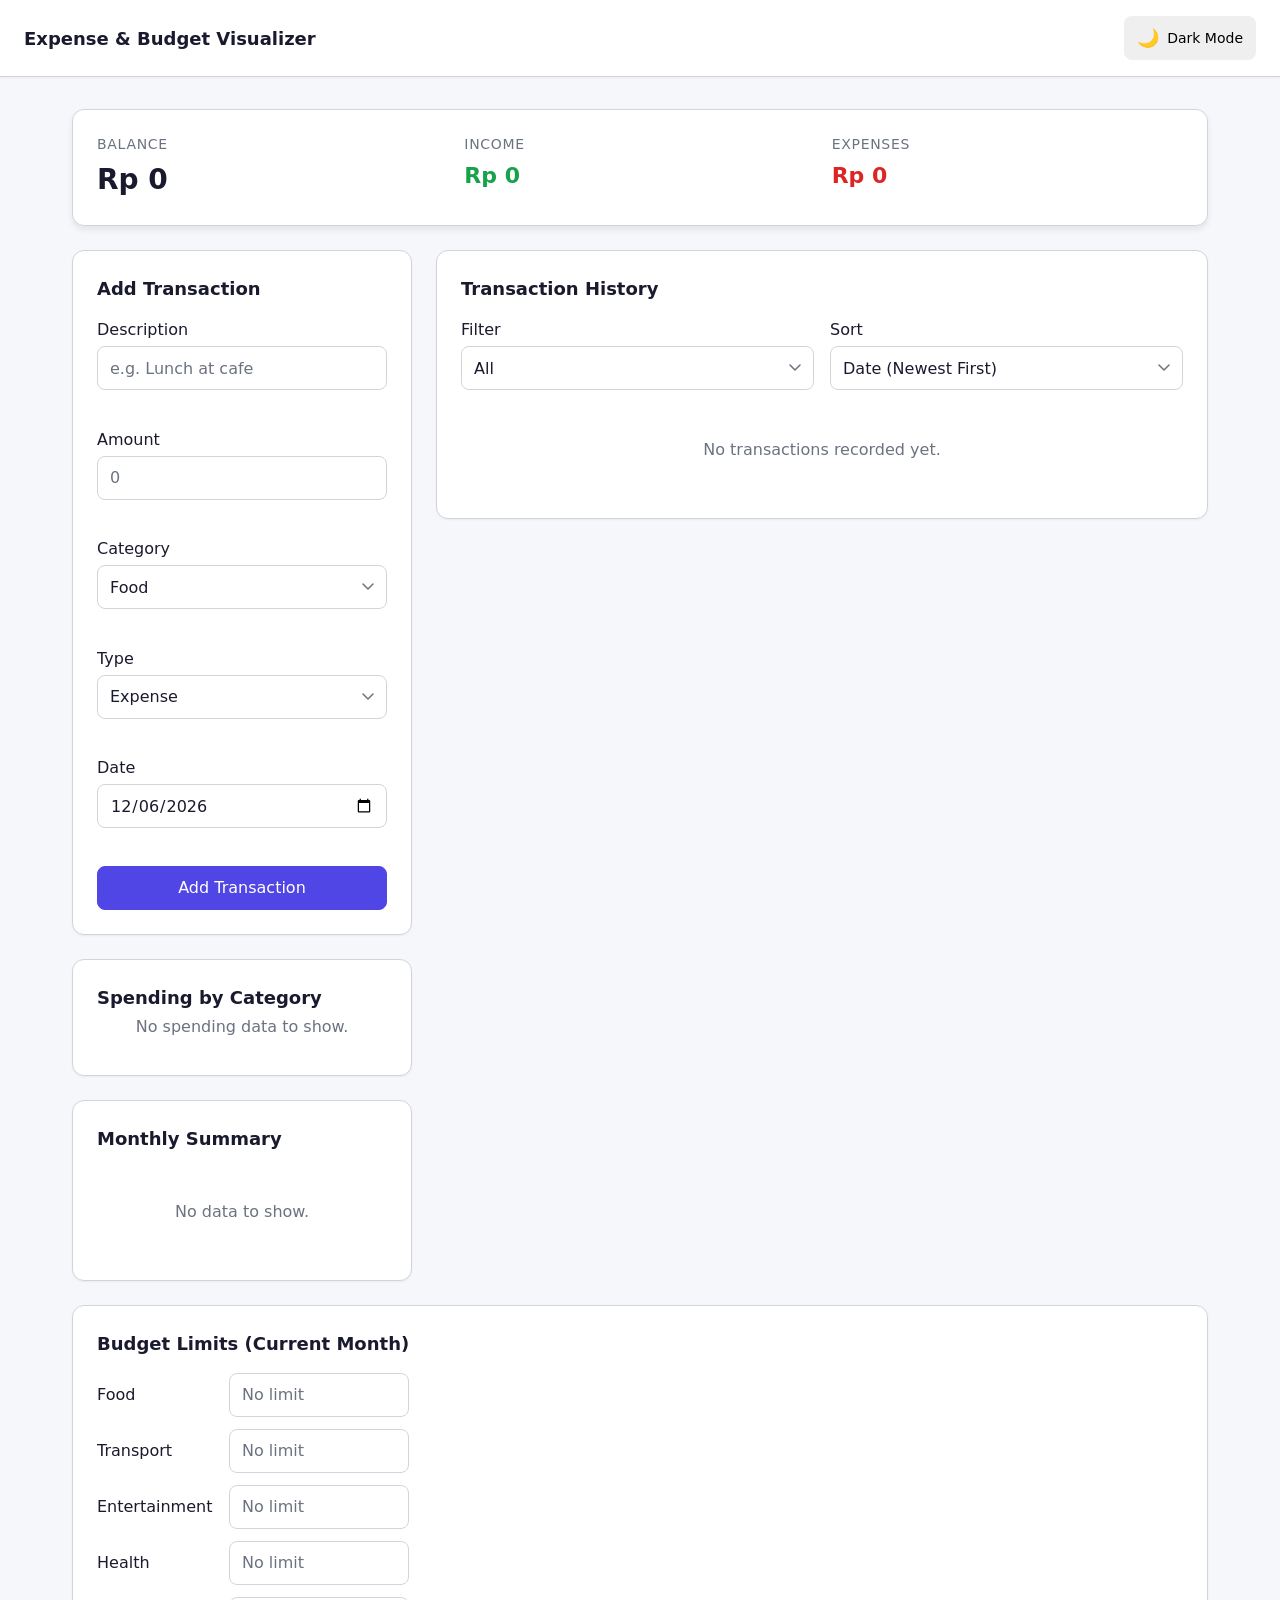
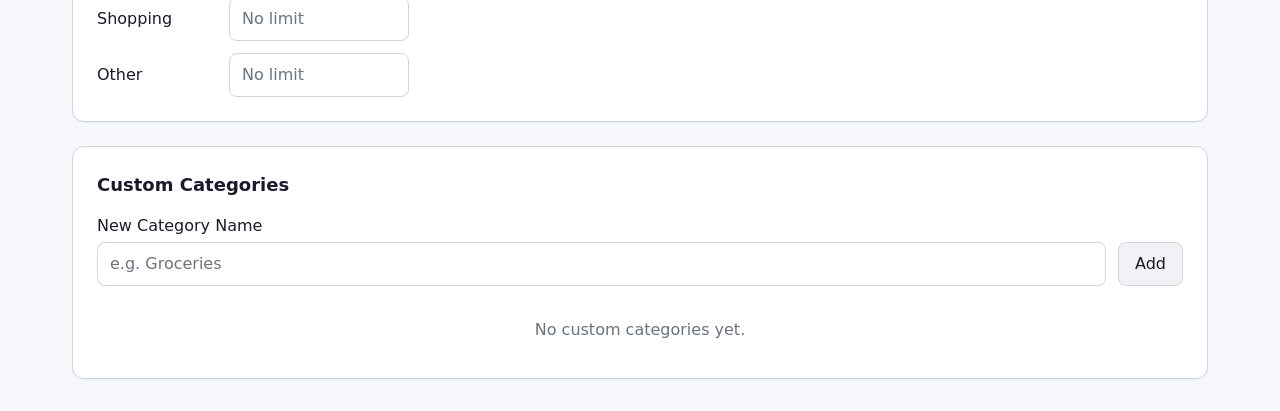
==== commit 986250bc: "Initial commit" ====
--- a/index.html
+++ b/index.html
@@ -1,272 +1,272 @@
-<!DOCTYPE html>
-<html lang="en">
-<head>
-  <meta charset="UTF-8" />
-  <meta name="viewport" content="width=device-width, initial-scale=1.0" />
-  <title>Expense &amp; Budget Visualizer</title>
-
-  <!-- Anti-FOUC: apply persisted theme before first paint -->
-  <script>
-    (function () {
-      try {
-        var stored = localStorage.getItem('expense_visualizer_theme');
-        if (stored === 'dark' || stored === 'light') {
-          document.documentElement.setAttribute('data-theme', stored);
-        } else {
-          var prefersDark = window.matchMedia && window.matchMedia('(prefers-color-scheme: dark)').matches;
-          document.documentElement.setAttribute('data-theme', prefersDark ? 'dark' : 'light');
-        }
-      } catch (e) {
-        document.documentElement.setAttribute('data-theme', 'light');
-      }
-    })();
-  </script>
-
-  <link rel="stylesheet" href="styles.css" />
-</head>
-<body>
-  <!-- ===== APP HEADER ===== -->
-  <header class="app-header">
-    <h1 class="app-title">Expense &amp; Budget Visualizer</h1>
-    <button
-      id="theme-toggle"
-      class="btn btn--icon theme-toggle"
-      type="button"
-      aria-label="Switch to dark mode"
-    >
-      <span class="theme-toggle__icon" aria-hidden="true">🌙</span>
-      <span class="theme-toggle__label">Dark Mode</span>
-    </button>
-  </header>
-
-  <!-- ===== STORAGE ERROR BANNER ===== -->
-  <div
-    id="storage-error-banner"
-    class="banner banner--error hidden"
-    role="alert"
-    aria-live="assertive"
-  >
-    Storage unavailable — data will not be saved this session.
-  </div>
-
-  <main class="app-main">
-
-    <!-- ===== BALANCE PANEL ===== -->
-    <section class="balance-panel" aria-labelledby="balance-heading">
-      <h2 id="balance-heading" class="sr-only">Current Balance</h2>
-      <div class="balance-panel__grid">
-        <div class="balance-panel__item balance-panel__item--balance">
-          <span class="balance-panel__label">Balance</span>
-          <span id="balance-amount" class="balance-panel__value balance-panel__value--balance">Rp 0</span>
-        </div>
-        <div class="balance-panel__item">
-          <span class="balance-panel__label">Income</span>
-          <span id="income-amount" class="balance-panel__value balance-panel__value--income">Rp 0</span>
-        </div>
-        <div class="balance-panel__item">
-          <span class="balance-panel__label">Expenses</span>
-          <span id="expenses-amount" class="balance-panel__value balance-panel__value--expense">Rp 0</span>
-        </div>
-      </div>
-    </section>
-
-    <!-- ===== TRANSACTION FORM ===== -->
-    <section class="form-section" aria-labelledby="form-heading">
-      <h2 id="form-heading" class="section-title">Add Transaction</h2>
-
-      <div id="form-save-error" class="error-banner hidden" role="alert" aria-live="assertive"></div>
-
-      <form id="transaction-form" class="transaction-form" novalidate>
-
-        <!-- Description -->
-        <div class="form-group">
-          <label class="form-label" for="input-description">Description</label>
-          <input
-            id="input-description"
-            name="description"
-            type="text"
-            class="form-input"
-            maxlength="200"
-            placeholder="e.g. Lunch at cafe"
-            autocomplete="off"
-          />
-          <span id="error-description" class="form-error" role="alert" aria-live="polite"></span>
-        </div>
-
-        <!-- Amount -->
-        <div class="form-group">
-          <label class="form-label" for="input-amount">Amount</label>
-          <input
-            id="input-amount"
-            name="amount"
-            type="number"
-            class="form-input"
-            min="1"
-            max="999999999999"
-            step="1"
-            placeholder="0"
-          />
-          <span id="error-amount" class="form-error" role="alert" aria-live="polite"></span>
-        </div>
-
-        <!-- Category -->
-        <div class="form-group">
-          <label class="form-label" for="input-category">Category</label>
-          <select id="input-category" name="category" class="form-select">
-            <option value="Food">Food</option>
-            <option value="Transport">Transport</option>
-            <option value="Entertainment">Entertainment</option>
-            <option value="Health">Health</option>
-            <option value="Shopping">Shopping</option>
-            <option value="Other">Other</option>
-          </select>
-          <span id="error-category" class="form-error" role="alert" aria-live="polite"></span>
-        </div>
-
-        <!-- Type -->
-        <div class="form-group">
-          <label class="form-label" for="input-type">Type</label>
-          <select id="input-type" name="type" class="form-select">
-            <option value="expense">Expense</option>
-            <option value="income">Income</option>
-          </select>
-          <span id="error-type" class="form-error" role="alert" aria-live="polite"></span>
-        </div>
-
-        <!-- Date -->
-        <div class="form-group">
-          <label class="form-label" for="input-date">Date</label>
-          <input
-            id="input-date"
-            name="date"
-            type="date"
-            class="form-input"
-          />
-          <span id="error-date" class="form-error" role="alert" aria-live="polite"></span>
-        </div>
-
-        <button type="submit" class="btn btn--primary btn--full">Add Transaction</button>
-      </form>
-    </section>
-
-    <!-- ===== TRANSACTION HISTORY ===== -->
-    <section class="history-section" aria-labelledby="history-heading">
-      <h2 id="history-heading" class="section-title">Transaction History</h2>
-
-      <!-- Filter & Sort toolbar -->
-      <div class="history-toolbar">
-        <div class="toolbar-group">
-          <label class="form-label" for="filter-select">Filter</label>
-          <select id="filter-select" class="form-select form-select--sm">
-            <option value="All">All</option>
-            <option value="income">Income</option>
-            <option value="expense">Expense</option>
-            <option value="Food">Food</option>
-            <option value="Transport">Transport</option>
-            <option value="Entertainment">Entertainment</option>
-            <option value="Health">Health</option>
-            <option value="Shopping">Shopping</option>
-            <option value="Other">Other</option>
-          </select>
-        </div>
-
-        <div class="toolbar-group">
-          <label class="form-label" for="sort-select">Sort</label>
-          <select id="sort-select" class="form-select form-select--sm">
-            <option value="date-desc">Date (Newest First)</option>
-            <option value="amount-asc">Amount (Low to High)</option>
-            <option value="amount-desc">Amount (High to Low)</option>
-            <option value="category-asc">Category (A–Z)</option>
-          </select>
-        </div>
-      </div>
-
-      <!-- Transaction list -->
-      <ul id="transaction-list" class="transaction-list" aria-label="Transaction history" aria-live="polite">
-        <!-- Items rendered by JS -->
-      </ul>
-      <p id="empty-state" class="empty-state" aria-live="polite">No transactions recorded yet.</p>
-    </section>
-
-    <!-- ===== CHART SECTION ===== -->
-    <section class="chart-section" aria-labelledby="chart-heading">
-      <h2 id="chart-heading" class="section-title">Spending by Category</h2>
-
-      <div class="chart-container">
-        <canvas
-          id="spending-chart"
-          class="spending-chart"
-          width="300"
-          height="300"
-          aria-label="Pie chart showing spending by category"
-          role="img"
-        ></canvas>
-        <p id="chart-placeholder" class="chart-placeholder" aria-live="polite">No spending data to show.</p>
-        <p id="chart-unavailable" class="chart-unavailable hidden">Chart unavailable in this browser.</p>
-      </div>
-
-      <!-- Chart legend -->
-      <ul id="chart-legend" class="chart-legend" aria-label="Chart legend">
-        <!-- Items rendered by JS -->
-      </ul>
-    </section>
-
-    <!-- ===== MONTHLY SUMMARY PANEL ===== -->
-    <section class="summary-section" aria-labelledby="summary-heading">
-      <h2 id="summary-heading" class="section-title">Monthly Summary</h2>
-      <div id="monthly-summary" class="monthly-summary" aria-live="polite">
-        <!-- Rows rendered by JS -->
-      </div>
-      <p id="summary-empty-state" class="empty-state">No data to show.</p>
-    </section>
-
-    <!-- ===== BUDGET LIMIT MANAGER ===== -->
-    <section class="limits-section" aria-labelledby="limits-heading">
-      <h2 id="limits-heading" class="section-title">Budget Limits (Current Month)</h2>
-      <div id="limits-error" class="error-banner hidden" role="alert" aria-live="assertive"></div>
-      <div id="budget-limits" class="budget-limits">
-        <!-- Rows rendered by JS -->
-      </div>
-    </section>
-
-    <!-- ===== CUSTOM CATEGORIES MANAGER ===== -->
-    <section class="categories-section" aria-labelledby="categories-heading">
-      <h2 id="categories-heading" class="section-title">Custom Categories</h2>
-      <div id="categories-error" class="error-banner hidden" role="alert" aria-live="assertive"></div>
-
-      <div class="category-add-form">
-        <label class="form-label" for="input-new-category">New Category Name</label>
-        <div class="category-add-form__row">
-          <input
-            id="input-new-category"
-            type="text"
-            class="form-input"
-            maxlength="50"
-            placeholder="e.g. Groceries"
-            autocomplete="off"
-          />
-          <button id="btn-add-category" type="button" class="btn btn--secondary">Add</button>
-        </div>
-        <span id="error-new-category" class="form-error" role="alert" aria-live="polite"></span>
-      </div>
-
-      <ul id="custom-category-list" class="custom-category-list" aria-label="Custom categories">
-        <!-- Items rendered by JS -->
-      </ul>
-    </section>
-
-  </main>
-
-  <!-- ===== CONFIRMATION DIALOG ===== -->
-  <dialog id="confirm-dialog" class="confirm-dialog" aria-labelledby="dialog-title" aria-describedby="dialog-message">
-    <h3 id="dialog-title" class="confirm-dialog__title">Confirm</h3>
-    <p id="dialog-message" class="confirm-dialog__message"></p>
-    <div class="confirm-dialog__actions">
-      <button id="dialog-cancel" type="button" class="btn btn--secondary">Cancel</button>
-      <button id="dialog-confirm" type="button" class="btn btn--danger">Confirm</button>
-    </div>
-  </dialog>
-
-  <script src="app.js"></script>
-</body>
-</html>
+<!DOCTYPE html>
+<html lang="en">
+<head>
+  <meta charset="UTF-8" />
+  <meta name="viewport" content="width=device-width, initial-scale=1.0" />
+  <title>Expense &amp; Budget Visualizer</title>
+
+  <!-- Anti-FOUC: apply persisted theme before first paint -->
+  <script>
+    (function () {
+      try {
+        var stored = localStorage.getItem('expense_visualizer_theme');
+        if (stored === 'dark' || stored === 'light') {
+          document.documentElement.setAttribute('data-theme', stored);
+        } else {
+          var prefersDark = window.matchMedia && window.matchMedia('(prefers-color-scheme: dark)').matches;
+          document.documentElement.setAttribute('data-theme', prefersDark ? 'dark' : 'light');
+        }
+      } catch (e) {
+        document.documentElement.setAttribute('data-theme', 'light');
+      }
+    })();
+  </script>
+
+  <link rel="stylesheet" href="styles.css" />
+</head>
+<body>
+  <!-- ===== APP HEADER ===== -->
+  <header class="app-header">
+    <h1 class="app-title">Expense &amp; Budget Visualizer</h1>
+    <button
+      id="theme-toggle"
+      class="btn btn--icon theme-toggle"
+      type="button"
+      aria-label="Switch to dark mode"
+    >
+      <span class="theme-toggle__icon" aria-hidden="true">🌙</span>
+      <span class="theme-toggle__label">Dark Mode</span>
+    </button>
+  </header>
+
+  <!-- ===== STORAGE ERROR BANNER ===== -->
+  <div
+    id="storage-error-banner"
+    class="banner banner--error hidden"
+    role="alert"
+    aria-live="assertive"
+  >
+    Storage unavailable — data will not be saved this session.
+  </div>
+
+  <main class="app-main">
+
+    <!-- ===== BALANCE PANEL ===== -->
+    <section class="balance-panel" aria-labelledby="balance-heading">
+      <h2 id="balance-heading" class="sr-only">Current Balance</h2>
+      <div class="balance-panel__grid">
+        <div class="balance-panel__item balance-panel__item--balance">
+          <span class="balance-panel__label">Balance</span>
+          <span id="balance-amount" class="balance-panel__value balance-panel__value--balance">Rp 0</span>
+        </div>
+        <div class="balance-panel__item">
+          <span class="balance-panel__label">Income</span>
+          <span id="income-amount" class="balance-panel__value balance-panel__value--income">Rp 0</span>
+        </div>
+        <div class="balance-panel__item">
+          <span class="balance-panel__label">Expenses</span>
+          <span id="expenses-amount" class="balance-panel__value balance-panel__value--expense">Rp 0</span>
+        </div>
+      </div>
+    </section>
+
+    <!-- ===== TRANSACTION FORM ===== -->
+    <section class="form-section" aria-labelledby="form-heading">
+      <h2 id="form-heading" class="section-title">Add Transaction</h2>
+
+      <div id="form-save-error" class="error-banner hidden" role="alert" aria-live="assertive"></div>
+
+      <form id="transaction-form" class="transaction-form" novalidate>
+
+        <!-- Description -->
+        <div class="form-group">
+          <label class="form-label" for="input-description">Description</label>
+          <input
+            id="input-description"
+            name="description"
+            type="text"
+            class="form-input"
+            maxlength="200"
+            placeholder="e.g. Lunch at cafe"
+            autocomplete="off"
+          />
+          <span id="error-description" class="form-error" role="alert" aria-live="polite"></span>
+        </div>
+
+        <!-- Amount -->
+        <div class="form-group">
+          <label class="form-label" for="input-amount">Amount</label>
+          <input
+            id="input-amount"
+            name="amount"
+            type="number"
+            class="form-input"
+            min="1"
+            max="999999999999"
+            step="1"
+            placeholder="0"
+          />
+          <span id="error-amount" class="form-error" role="alert" aria-live="polite"></span>
+        </div>
+
+        <!-- Category -->
+        <div class="form-group">
+          <label class="form-label" for="input-category">Category</label>
+          <select id="input-category" name="category" class="form-select">
+            <option value="Food">Food</option>
+            <option value="Transport">Transport</option>
+            <option value="Entertainment">Entertainment</option>
+            <option value="Health">Health</option>
+            <option value="Shopping">Shopping</option>
+            <option value="Other">Other</option>
+          </select>
+          <span id="error-category" class="form-error" role="alert" aria-live="polite"></span>
+        </div>
+
+        <!-- Type -->
+        <div class="form-group">
+          <label class="form-label" for="input-type">Type</label>
+          <select id="input-type" name="type" class="form-select">
+            <option value="expense">Expense</option>
+            <option value="income">Income</option>
+          </select>
+          <span id="error-type" class="form-error" role="alert" aria-live="polite"></span>
+        </div>
+
+        <!-- Date -->
+        <div class="form-group">
+          <label class="form-label" for="input-date">Date</label>
+          <input
+            id="input-date"
+            name="date"
+            type="date"
+            class="form-input"
+          />
+          <span id="error-date" class="form-error" role="alert" aria-live="polite"></span>
+        </div>
+
+        <button type="submit" class="btn btn--primary btn--full">Add Transaction</button>
+      </form>
+    </section>
+
+    <!-- ===== TRANSACTION HISTORY ===== -->
+    <section class="history-section" aria-labelledby="history-heading">
+      <h2 id="history-heading" class="section-title">Transaction History</h2>
+
+      <!-- Filter & Sort toolbar -->
+      <div class="history-toolbar">
+        <div class="toolbar-group">
+          <label class="form-label" for="filter-select">Filter</label>
+          <select id="filter-select" class="form-select form-select--sm">
+            <option value="All">All</option>
+            <option value="income">Income</option>
+            <option value="expense">Expense</option>
+            <option value="Food">Food</option>
+            <option value="Transport">Transport</option>
+            <option value="Entertainment">Entertainment</option>
+            <option value="Health">Health</option>
+            <option value="Shopping">Shopping</option>
+            <option value="Other">Other</option>
+          </select>
+        </div>
+
+        <div class="toolbar-group">
+          <label class="form-label" for="sort-select">Sort</label>
+          <select id="sort-select" class="form-select form-select--sm">
+            <option value="date-desc">Date (Newest First)</option>
+            <option value="amount-asc">Amount (Low to High)</option>
+            <option value="amount-desc">Amount (High to Low)</option>
+            <option value="category-asc">Category (A–Z)</option>
+          </select>
+        </div>
+      </div>
+
+      <!-- Transaction list -->
+      <ul id="transaction-list" class="transaction-list" aria-label="Transaction history" aria-live="polite">
+        <!-- Items rendered by JS -->
+      </ul>
+      <p id="empty-state" class="empty-state" aria-live="polite">No transactions recorded yet.</p>
+    </section>
+
+    <!-- ===== CHART SECTION ===== -->
+    <section class="chart-section" aria-labelledby="chart-heading">
+      <h2 id="chart-heading" class="section-title">Spending by Category</h2>
+
+      <div class="chart-container">
+        <canvas
+          id="spending-chart"
+          class="spending-chart"
+          width="300"
+          height="300"
+          aria-label="Pie chart showing spending by category"
+          role="img"
+        ></canvas>
+        <p id="chart-placeholder" class="chart-placeholder" aria-live="polite">No spending data to show.</p>
+        <p id="chart-unavailable" class="chart-unavailable hidden">Chart unavailable in this browser.</p>
+      </div>
+
+      <!-- Chart legend -->
+      <ul id="chart-legend" class="chart-legend" aria-label="Chart legend">
+        <!-- Items rendered by JS -->
+      </ul>
+    </section>
+
+    <!-- ===== MONTHLY SUMMARY PANEL ===== -->
+    <section class="summary-section" aria-labelledby="summary-heading">
+      <h2 id="summary-heading" class="section-title">Monthly Summary</h2>
+      <div id="monthly-summary" class="monthly-summary" aria-live="polite">
+        <!-- Rows rendered by JS -->
+      </div>
+      <p id="summary-empty-state" class="empty-state">No data to show.</p>
+    </section>
+
+    <!-- ===== BUDGET LIMIT MANAGER ===== -->
+    <section class="limits-section" aria-labelledby="limits-heading">
+      <h2 id="limits-heading" class="section-title">Budget Limits (Current Month)</h2>
+      <div id="limits-error" class="error-banner hidden" role="alert" aria-live="assertive"></div>
+      <div id="budget-limits" class="budget-limits">
+        <!-- Rows rendered by JS -->
+      </div>
+    </section>
+
+    <!-- ===== CUSTOM CATEGORIES MANAGER ===== -->
+    <section class="categories-section" aria-labelledby="categories-heading">
+      <h2 id="categories-heading" class="section-title">Custom Categories</h2>
+      <div id="categories-error" class="error-banner hidden" role="alert" aria-live="assertive"></div>
+
+      <div class="category-add-form">
+        <label class="form-label" for="input-new-category">New Category Name</label>
+        <div class="category-add-form__row">
+          <input
+            id="input-new-category"
+            type="text"
+            class="form-input"
+            maxlength="50"
+            placeholder="e.g. Groceries"
+            autocomplete="off"
+          />
+          <button id="btn-add-category" type="button" class="btn btn--secondary">Add</button>
+        </div>
+        <span id="error-new-category" class="form-error" role="alert" aria-live="polite"></span>
+      </div>
+
+      <ul id="custom-category-list" class="custom-category-list" aria-label="Custom categories">
+        <!-- Items rendered by JS -->
+      </ul>
+    </section>
+
+  </main>
+
+  <!-- ===== CONFIRMATION DIALOG ===== -->
+  <dialog id="confirm-dialog" class="confirm-dialog" aria-labelledby="dialog-title" aria-describedby="dialog-message">
+    <h3 id="dialog-title" class="confirm-dialog__title">Confirm</h3>
+    <p id="dialog-message" class="confirm-dialog__message"></p>
+    <div class="confirm-dialog__actions">
+      <button id="dialog-cancel" type="button" class="btn btn--secondary">Cancel</button>
+      <button id="dialog-confirm" type="button" class="btn btn--danger">Confirm</button>
+    </div>
+  </dialog>
+
+  <script src="app.js"></script>
+</body>
+</html>
--- a/styles.css
+++ b/styles.css
@@ -0,0 +1,1062 @@
+/* ============================================================
+   CSS Custom Properties — Light Theme (default)
+   ============================================================ */
+:root {
+  /* Colors */
+  --color-bg: #f5f7fa;
+  --color-surface: #ffffff;
+  --color-surface-alt: #f0f2f5;
+  --color-border: #d1d5db;
+  --color-text: #1a1a2e;
+  --color-text-muted: #6b7280;
+  --color-primary: #4f46e5;
+  --color-primary-hover: #4338ca;
+  --color-secondary: #6b7280;
+  --color-secondary-hover: #4b5563;
+  --color-danger: #dc2626;
+  --color-danger-hover: #b91c1c;
+  --color-income: #16a34a;
+  --color-expense: #dc2626;
+  --color-negative-balance: #dc2626;
+  --color-banner-error-bg: #fef2f2;
+  --color-banner-error-border: #fca5a5;
+  --color-banner-error-text: #991b1b;
+
+  /* Typography */
+  --font-family: system-ui, -apple-system, BlinkMacSystemFont, 'Segoe UI', Roboto, sans-serif;
+  --font-size-base: 16px;
+  --font-size-sm: 14px;
+  --font-size-lg: 18px;
+  --font-size-xl: 22px;
+  --font-size-2xl: 28px;
+  --font-weight-normal: 400;
+  --font-weight-medium: 500;
+  --font-weight-semibold: 600;
+  --font-weight-bold: 700;
+  --line-height-base: 1.5;
+
+  /* Spacing */
+  --space-1: 4px;
+  --space-2: 8px;
+  --space-3: 12px;
+  --space-4: 16px;
+  --space-5: 20px;
+  --space-6: 24px;
+  --space-8: 32px;
+  --space-10: 40px;
+  --space-12: 48px;
+
+  /* Borders */
+  --radius-sm: 4px;
+  --radius-md: 8px;
+  --radius-lg: 12px;
+  --radius-full: 9999px;
+  --border-width: 1px;
+
+  /* Shadows */
+  --shadow-sm: 0 1px 2px rgba(0, 0, 0, 0.05);
+  --shadow-md: 0 4px 6px rgba(0, 0, 0, 0.07);
+  --shadow-lg: 0 10px 15px rgba(0, 0, 0, 0.1);
+
+  /* Touch targets */
+  --touch-target: 44px;
+
+  /* Layout */
+  --max-width: 1200px;
+  --sidebar-width: 340px;
+}
+
+/* ============================================================
+   Dark Theme Overrides
+   ============================================================ */
+[data-theme="dark"] {
+  --color-bg: #0f172a;
+  --color-surface: #1e293b;
+  --color-surface-alt: #273549;
+  --color-border: #334155;
+  --color-text: #f1f5f9;
+  --color-text-muted: #94a3b8;
+  --color-primary: #818cf8;
+  --color-primary-hover: #a5b4fc;
+  --color-secondary: #64748b;
+  --color-secondary-hover: #94a3b8;
+  --color-danger: #f87171;
+  --color-danger-hover: #fca5a5;
+  --color-income: #4ade80;
+  --color-expense: #f87171;
+  --color-negative-balance: #f87171;
+  --color-banner-error-bg: #450a0a;
+  --color-banner-error-border: #991b1b;
+  --color-banner-error-text: #fca5a5;
+  --shadow-sm: 0 1px 2px rgba(0, 0, 0, 0.3);
+  --shadow-md: 0 4px 6px rgba(0, 0, 0, 0.4);
+  --shadow-lg: 0 10px 15px rgba(0, 0, 0, 0.5);
+}
+
+/* ============================================================
+   Reset & Base
+   ============================================================ */
+*,
+*::before,
+*::after {
+  box-sizing: border-box;
+  margin: 0;
+  padding: 0;
+}
+
+html {
+  font-size: var(--font-size-base);
+  scroll-behavior: smooth;
+}
+
+body {
+  font-family: var(--font-family);
+  font-size: var(--font-size-base);
+  line-height: var(--line-height-base);
+  color: var(--color-text);
+  background-color: var(--color-bg);
+  min-height: 100vh;
+  -webkit-text-size-adjust: 100%; /* prevent auto-zoom on mobile */
+}
+
+/* ============================================================
+   Utility Classes
+   ============================================================ */
+.hidden {
+  display: none !important;
+}
+
+.sr-only {
+  position: absolute;
+  width: 1px;
+  height: 1px;
+  padding: 0;
+  margin: -1px;
+  overflow: hidden;
+  clip: rect(0, 0, 0, 0);
+  white-space: nowrap;
+  border: 0;
+}
+
+/* ============================================================
+   App Header
+   ============================================================ */
+.app-header {
+  display: flex;
+  align-items: center;
+  justify-content: space-between;
+  gap: var(--space-4);
+  padding: var(--space-4) var(--space-6);
+  background-color: var(--color-surface);
+  border-bottom: var(--border-width) solid var(--color-border);
+  box-shadow: var(--shadow-sm);
+  position: sticky;
+  top: 0;
+  z-index: 100;
+}
+
+.app-title {
+  font-size: var(--font-size-lg);
+  font-weight: var(--font-weight-bold);
+  color: var(--color-text);
+  white-space: nowrap;
+}
+
+/* ============================================================
+   Buttons
+   ============================================================ */
+.btn {
+  display: inline-flex;
+  align-items: center;
+  justify-content: center;
+  gap: var(--space-2);
+  min-height: var(--touch-target);
+  min-width: var(--touch-target);
+  padding: var(--space-2) var(--space-4);
+  font-family: var(--font-family);
+  font-size: var(--font-size-base);
+  font-weight: var(--font-weight-medium);
+  line-height: 1;
+  border: var(--border-width) solid transparent;
+  border-radius: var(--radius-md);
+  cursor: pointer;
+  text-decoration: none;
+  transition: background-color 0.15s ease, border-color 0.15s ease, color 0.15s ease;
+  white-space: nowrap;
+  user-select: none;
+}
+
+.btn:focus-visible {
+  outline: 2px solid var(--color-primary);
+  outline-offset: 2px;
+}
+
+.btn--primary {
+  background-color: var(--color-primary);
+  color: #ffffff;
+  border-color: var(--color-primary);
+}
+
+.btn--primary:hover {
+  background-color: var(--color-primary-hover);
+  border-color: var(--color-primary-hover);
+}
+
+.btn--secondary {
+  background-color: var(--color-surface-alt);
+  color: var(--color-text);
+  border-color: var(--color-border);
+}
+
+.btn--secondary:hover {
+  background-color: var(--color-border);
+}
+
+.btn--danger {
+  background-color: var(--color-danger);
+  color: #ffffff;
+  border-color: var(--color-danger);
+}
+
+.btn--danger:hover {
+  background-color: var(--color-danger-hover);
+  border-color: var(--color-danger-hover);
+}
+
+.btn--icon {
+  padding: var(--space-2);
+}
+
+.btn--full {
+  width: 100%;
+}
+
+.btn--sm {
+  min-height: var(--touch-target);
+  min-width: var(--touch-target);
+  padding: var(--space-1) var(--space-3);
+  font-size: var(--font-size-sm);
+}
+
+/* ============================================================
+   Theme Toggle
+   ============================================================ */
+.theme-toggle {
+  gap: var(--space-2);
+  padding: var(--space-2) var(--space-3);
+}
+
+.theme-toggle__icon {
+  font-size: var(--font-size-lg);
+  line-height: 1;
+}
+
+.theme-toggle__label {
+  font-size: var(--font-size-sm);
+  font-weight: var(--font-weight-medium);
+}
+
+/* ============================================================
+   Banners & Alerts
+   ============================================================ */
+.banner {
+  padding: var(--space-3) var(--space-6);
+  font-size: var(--font-size-base);
+  font-weight: var(--font-weight-medium);
+}
+
+.banner--error {
+  background-color: var(--color-banner-error-bg);
+  border-bottom: var(--border-width) solid var(--color-banner-error-border);
+  color: var(--color-banner-error-text);
+}
+
+.error-banner {
+  padding: var(--space-3) var(--space-4);
+  background-color: var(--color-banner-error-bg);
+  border: var(--border-width) solid var(--color-banner-error-border);
+  border-radius: var(--radius-md);
+  color: var(--color-banner-error-text);
+  font-size: var(--font-size-base);
+  margin-bottom: var(--space-4);
+}
+
+/* ============================================================
+   Main Layout
+   ============================================================ */
+.app-main {
+  max-width: var(--max-width);
+  margin: 0 auto;
+  padding: var(--space-6) var(--space-4);
+  display: grid;
+  grid-template-columns: 1fr;
+  gap: var(--space-6);
+}
+
+/* ============================================================
+   Section Titles
+   ============================================================ */
+.section-title {
+  font-size: var(--font-size-lg);
+  font-weight: var(--font-weight-semibold);
+  color: var(--color-text);
+  margin-bottom: var(--space-4);
+}
+
+/* ============================================================
+   Balance Panel
+   ============================================================ */
+.balance-panel {
+  background-color: var(--color-surface);
+  border: var(--border-width) solid var(--color-border);
+  border-radius: var(--radius-lg);
+  padding: var(--space-6);
+  box-shadow: var(--shadow-md);
+}
+
+.balance-panel__grid {
+  display: grid;
+  grid-template-columns: 1fr;
+  gap: var(--space-4);
+}
+
+.balance-panel__item {
+  display: flex;
+  flex-direction: column;
+  gap: var(--space-1);
+}
+
+.balance-panel__label {
+  font-size: var(--font-size-sm);
+  font-weight: var(--font-weight-medium);
+  color: var(--color-text-muted);
+  text-transform: uppercase;
+  letter-spacing: 0.05em;
+}
+
+.balance-panel__value {
+  font-size: var(--font-size-2xl);
+  font-weight: var(--font-weight-bold);
+  color: var(--color-text);
+}
+
+.balance-panel__value--balance {
+  font-size: var(--font-size-2xl);
+}
+
+.balance-panel__value--income {
+  color: var(--color-income);
+  font-size: var(--font-size-xl);
+}
+
+.balance-panel__value--expense {
+  color: var(--color-expense);
+  font-size: var(--font-size-xl);
+}
+
+.balance-panel__value--negative {
+  color: var(--color-negative-balance);
+}
+
+/* ============================================================
+   Transaction Form
+   ============================================================ */
+.form-section {
+  background-color: var(--color-surface);
+  border: var(--border-width) solid var(--color-border);
+  border-radius: var(--radius-lg);
+  padding: var(--space-6);
+  box-shadow: var(--shadow-sm);
+}
+
+.transaction-form {
+  display: flex;
+  flex-direction: column;
+  gap: var(--space-4);
+}
+
+.form-group {
+  display: flex;
+  flex-direction: column;
+  gap: var(--space-1);
+}
+
+.form-label {
+  font-size: var(--font-size-base);
+  font-weight: var(--font-weight-medium);
+  color: var(--color-text);
+}
+
+.form-input,
+.form-select {
+  width: 100%;
+  min-height: var(--touch-target);
+  padding: var(--space-2) var(--space-3);
+  font-family: var(--font-family);
+  font-size: var(--font-size-base);
+  color: var(--color-text);
+  background-color: var(--color-surface);
+  border: var(--border-width) solid var(--color-border);
+  border-radius: var(--radius-md);
+  transition: border-color 0.15s ease, box-shadow 0.15s ease;
+  appearance: none;
+  -webkit-appearance: none;
+}
+
+.form-select {
+  background-image: url("data:image/svg+xml,%3Csvg xmlns='http://www.w3.org/2000/svg' width='12' height='8' viewBox='0 0 12 8'%3E%3Cpath d='M1 1l5 5 5-5' stroke='%236b7280' stroke-width='1.5' fill='none' stroke-linecap='round' stroke-linejoin='round'/%3E%3C/svg%3E");
+  background-repeat: no-repeat;
+  background-position: right var(--space-3) center;
+  padding-right: var(--space-8);
+}
+
+.form-input:focus,
+.form-select:focus {
+  outline: none;
+  border-color: var(--color-primary);
+  box-shadow: 0 0 0 3px rgba(79, 70, 229, 0.15);
+}
+
+.form-input::placeholder {
+  color: var(--color-text-muted);
+}
+
+.form-input--error,
+.form-select--error {
+  border-color: var(--color-danger);
+}
+
+.form-error {
+  font-size: var(--font-size-sm);
+  color: var(--color-danger);
+  min-height: 1.25em;
+}
+
+.form-select--sm {
+  min-height: var(--touch-target);
+  font-size: var(--font-size-base);
+}
+
+/* ============================================================
+   Transaction History
+   ============================================================ */
+.history-section {
+  background-color: var(--color-surface);
+  border: var(--border-width) solid var(--color-border);
+  border-radius: var(--radius-lg);
+  padding: var(--space-6);
+  box-shadow: var(--shadow-sm);
+}
+
+.history-toolbar {
+  display: flex;
+  flex-wrap: wrap;
+  gap: var(--space-4);
+  margin-bottom: var(--space-4);
+}
+
+.toolbar-group {
+  display: flex;
+  flex-direction: column;
+  gap: var(--space-1);
+  flex: 1;
+  min-width: 140px;
+}
+
+.transaction-list {
+  list-style: none;
+  display: flex;
+  flex-direction: column;
+  gap: var(--space-3);
+}
+
+.transaction-item {
+  display: grid;
+  grid-template-columns: 1fr auto;
+  gap: var(--space-2) var(--space-4);
+  align-items: start;
+  padding: var(--space-4);
+  background-color: var(--color-surface-alt);
+  border: var(--border-width) solid var(--color-border);
+  border-radius: var(--radius-md);
+  transition: box-shadow 0.15s ease;
+}
+
+.transaction-item:hover {
+  box-shadow: var(--shadow-md);
+}
+
+.transaction-item__body {
+  display: flex;
+  flex-direction: column;
+  gap: var(--space-1);
+  min-width: 0;
+}
+
+.transaction-item__description {
+  font-size: var(--font-size-base);
+  font-weight: var(--font-weight-medium);
+  color: var(--color-text);
+  white-space: nowrap;
+  overflow: hidden;
+  text-overflow: ellipsis;
+  max-width: 100%;
+}
+
+.transaction-item__meta {
+  display: flex;
+  flex-wrap: wrap;
+  gap: var(--space-2);
+  align-items: center;
+  font-size: var(--font-size-sm);
+  color: var(--color-text-muted);
+}
+
+.transaction-item__amount {
+  font-size: var(--font-size-lg);
+  font-weight: var(--font-weight-semibold);
+}
+
+.transaction-item__amount--income {
+  color: var(--color-income);
+}
+
+.transaction-item__amount--expense {
+  color: var(--color-expense);
+}
+
+.transaction-item__badge {
+  display: inline-block;
+  padding: 2px var(--space-2);
+  border-radius: var(--radius-full);
+  font-size: var(--font-size-sm);
+  font-weight: var(--font-weight-medium);
+  background-color: var(--color-border);
+  color: var(--color-text);
+}
+
+.transaction-item__actions {
+  display: flex;
+  align-items: flex-start;
+}
+
+.btn--delete {
+  min-height: var(--touch-target);
+  min-width: var(--touch-target);
+  padding: var(--space-2);
+  background: none;
+  border: none;
+  color: var(--color-text-muted);
+  border-radius: var(--radius-md);
+  cursor: pointer;
+  font-size: var(--font-size-lg);
+  display: flex;
+  align-items: center;
+  justify-content: center;
+  transition: color 0.15s ease, background-color 0.15s ease;
+}
+
+.btn--delete:hover {
+  color: var(--color-danger);
+  background-color: var(--color-banner-error-bg);
+}
+
+.btn--delete:focus-visible {
+  outline: 2px solid var(--color-primary);
+  outline-offset: 2px;
+}
+
+.empty-state {
+  padding: var(--space-8) var(--space-4);
+  text-align: center;
+  color: var(--color-text-muted);
+  font-size: var(--font-size-base);
+}
+
+/* ============================================================
+   Chart Section
+   ============================================================ */
+.chart-section {
+  background-color: var(--color-surface);
+  border: var(--border-width) solid var(--color-border);
+  border-radius: var(--radius-lg);
+  padding: var(--space-6);
+  box-shadow: var(--shadow-sm);
+}
+
+.chart-container {
+  position: relative;
+  display: flex;
+  flex-direction: column;
+  align-items: center;
+  gap: var(--space-4);
+  margin-bottom: var(--space-6);
+}
+
+.spending-chart {
+  max-width: 300px;
+  max-height: 300px;
+  width: 100%;
+  height: auto;
+}
+
+.chart-placeholder {
+  position: absolute;
+  top: 50%;
+  left: 50%;
+  transform: translate(-50%, -50%);
+  color: var(--color-text-muted);
+  font-size: var(--font-size-base);
+  text-align: center;
+  pointer-events: none;
+  white-space: nowrap;
+}
+
+.chart-unavailable {
+  color: var(--color-text-muted);
+  font-size: var(--font-size-base);
+  text-align: center;
+  padding: var(--space-8);
+}
+
+.chart-legend {
+  list-style: none;
+  display: flex;
+  flex-wrap: wrap;
+  gap: var(--space-3) var(--space-5);
+}
+
+.chart-legend__item {
+  display: flex;
+  align-items: center;
+  gap: var(--space-2);
+  font-size: var(--font-size-base);
+  color: var(--color-text);
+}
+
+.chart-legend__swatch {
+  display: inline-block;
+  width: 14px;
+  height: 14px;
+  border-radius: var(--radius-sm);
+  flex-shrink: 0;
+}
+
+.chart-legend__label--alert {
+  color: var(--color-danger);
+  font-weight: var(--font-weight-semibold);
+}
+
+/* ============================================================
+   Monthly Summary Panel
+   ============================================================ */
+.summary-section {
+  background-color: var(--color-surface);
+  border: var(--border-width) solid var(--color-border);
+  border-radius: var(--radius-lg);
+  padding: var(--space-6);
+  box-shadow: var(--shadow-sm);
+}
+
+.monthly-summary {
+  display: flex;
+  flex-direction: column;
+  gap: var(--space-3);
+}
+
+.summary-row {
+  display: grid;
+  grid-template-columns: 1fr;
+  gap: var(--space-2);
+  padding: var(--space-4);
+  background-color: var(--color-surface-alt);
+  border: var(--border-width) solid var(--color-border);
+  border-radius: var(--radius-md);
+}
+
+.summary-row__month {
+  font-size: var(--font-size-base);
+  font-weight: var(--font-weight-semibold);
+  color: var(--color-text);
+}
+
+.summary-row__figures {
+  display: flex;
+  flex-wrap: wrap;
+  gap: var(--space-3) var(--space-5);
+  font-size: var(--font-size-sm);
+}
+
+.summary-row__figure {
+  display: flex;
+  flex-direction: column;
+  gap: 2px;
+}
+
+.summary-row__figure-label {
+  color: var(--color-text-muted);
+  font-size: var(--font-size-sm);
+}
+
+.summary-row__figure-value {
+  font-weight: var(--font-weight-semibold);
+}
+
+.summary-row__figure-value--income {
+  color: var(--color-income);
+}
+
+.summary-row__figure-value--expense {
+  color: var(--color-expense);
+}
+
+.summary-row__figure-value--negative {
+  color: var(--color-negative-balance);
+}
+
+/* ============================================================
+   Budget Limits Manager
+   ============================================================ */
+.limits-section {
+  background-color: var(--color-surface);
+  border: var(--border-width) solid var(--color-border);
+  border-radius: var(--radius-lg);
+  padding: var(--space-6);
+  box-shadow: var(--shadow-sm);
+}
+
+.budget-limits {
+  display: flex;
+  flex-direction: column;
+  gap: var(--space-3);
+}
+
+.limit-row {
+  display: flex;
+  flex-wrap: wrap;
+  align-items: center;
+  gap: var(--space-3);
+}
+
+.limit-row__label {
+  font-size: var(--font-size-base);
+  font-weight: var(--font-weight-medium);
+  color: var(--color-text);
+  min-width: 120px;
+  flex-shrink: 0;
+}
+
+.limit-row__input {
+  flex: 1;
+  min-width: 100px;
+  max-width: 180px;
+}
+
+.limit-row__label--alert {
+  color: var(--color-danger);
+}
+
+/* ============================================================
+   Custom Categories Manager
+   ============================================================ */
+.categories-section {
+  background-color: var(--color-surface);
+  border: var(--border-width) solid var(--color-border);
+  border-radius: var(--radius-lg);
+  padding: var(--space-6);
+  box-shadow: var(--shadow-sm);
+}
+
+.category-add-form {
+  margin-bottom: var(--space-5);
+}
+
+.category-add-form__row {
+  display: flex;
+  gap: var(--space-3);
+  margin-top: var(--space-1);
+}
+
+.category-add-form__row .form-input {
+  flex: 1;
+}
+
+.custom-category-list {
+  list-style: none;
+  display: flex;
+  flex-direction: column;
+  gap: var(--space-2);
+}
+
+.custom-category-item {
+  display: flex;
+  align-items: center;
+  gap: var(--space-3);
+  padding: var(--space-3) var(--space-4);
+  background-color: var(--color-surface-alt);
+  border: var(--border-width) solid var(--color-border);
+  border-radius: var(--radius-md);
+}
+
+.custom-category-item__name {
+  flex: 1;
+  font-size: var(--font-size-base);
+  color: var(--color-text);
+}
+
+.custom-category-item__edit-input {
+  flex: 1;
+}
+
+.custom-category-item__error {
+  font-size: var(--font-size-sm);
+  color: var(--color-danger);
+  width: 100%;
+}
+
+/* ============================================================
+   Confirmation Dialog
+   ============================================================ */
+.confirm-dialog {
+  border: var(--border-width) solid var(--color-border);
+  border-radius: var(--radius-lg);
+  padding: var(--space-6);
+  background-color: var(--color-surface);
+  color: var(--color-text);
+  box-shadow: var(--shadow-lg);
+  max-width: 400px;
+  width: calc(100% - var(--space-8));
+}
+
+.confirm-dialog::backdrop {
+  background-color: rgba(0, 0, 0, 0.5);
+}
+
+.confirm-dialog__title {
+  font-size: var(--font-size-lg);
+  font-weight: var(--font-weight-semibold);
+  margin-bottom: var(--space-3);
+}
+
+.confirm-dialog__message {
+  font-size: var(--font-size-base);
+  color: var(--color-text-muted);
+  margin-bottom: var(--space-6);
+  line-height: var(--line-height-base);
+}
+
+.confirm-dialog__actions {
+  display: flex;
+  justify-content: flex-end;
+  gap: var(--space-3);
+}
+
+/* ============================================================
+   Responsive Breakpoints
+   ============================================================ */
+
+/* Small phones: 320px – 479px (base styles above cover this) */
+
+/* Tablets and up: 480px+ */
+@media (min-width: 480px) {
+  .balance-panel__grid {
+    grid-template-columns: repeat(3, 1fr);
+  }
+
+  .summary-row {
+    grid-template-columns: auto 1fr;
+    align-items: center;
+  }
+
+  .summary-row__month {
+    min-width: 80px;
+  }
+}
+
+/* Medium screens: 768px+ */
+@media (min-width: 768px) {
+  .app-main {
+    padding: var(--space-8) var(--space-6);
+    grid-template-columns: repeat(2, 1fr);
+  }
+
+  .balance-panel {
+    grid-column: 1 / -1;
+  }
+
+  .history-section {
+    grid-column: 1 / -1;
+  }
+
+  .chart-section {
+    grid-column: 1 / -1;
+  }
+
+  .chart-container {
+    flex-direction: row;
+    align-items: flex-start;
+    justify-content: center;
+  }
+
+  .chart-legend {
+    flex-direction: column;
+    flex-wrap: nowrap;
+  }
+}
+
+/* Large screens: 1024px+ */
+@media (min-width: 1024px) {
+  .app-main {
+    grid-template-columns: var(--sidebar-width) 1fr;
+    grid-template-rows: auto;
+    align-items: start;
+  }
+
+  .balance-panel {
+    grid-column: 1 / -1;
+  }
+
+  /* Form stays in left column */
+  .form-section {
+    grid-column: 1;
+    grid-row: 2;
+  }
+
+  /* History spans right column */
+  .history-section {
+    grid-column: 2;
+    grid-row: 2 / 5;
+  }
+
+  /* Chart in left column below form */
+  .chart-section {
+    grid-column: 1;
+    grid-row: 3;
+  }
+
+  /* Monthly summary in left column */
+  .summary-section {
+    grid-column: 1;
+    grid-row: 4;
+  }
+
+  /* Budget limits and categories span full width */
+  .limits-section {
+    grid-column: 1 / -1;
+  }
+
+  .categories-section {
+    grid-column: 1 / -1;
+  }
+}
+
+/* Extra large: 1280px+ */
+@media (min-width: 1280px) {
+  .app-main {
+    padding: var(--space-8);
+  }
+}
+
+/* Max width guard — no horizontal scroll beyond 1440px */
+@media (min-width: 1440px) {
+  .app-main {
+    max-width: var(--max-width);
+  }
+}
+
+/* ============================================================
+   Print (basic)
+   ============================================================ */
+@media print {
+  .app-header,
+  .form-section,
+  .history-toolbar,
+  .btn,
+  .confirm-dialog {
+    display: none;
+  }
+}
+
+/* ============================================================
+   Transaction Item - Additional Layout Classes
+   ============================================================ */
+.transaction-item__main {
+  display: flex;
+  align-items: flex-start;
+  justify-content: space-between;
+  gap: var(--space-3);
+  width: 100%;
+}
+
+.transaction-item__info {
+  display: flex;
+  flex-direction: column;
+  gap: var(--space-1);
+  min-width: 0;
+  flex: 1;
+}
+
+.transaction-item__desc {
+  font-size: var(--font-size-base);
+  font-weight: var(--font-weight-medium);
+  color: var(--color-text);
+  word-break: break-word;
+}
+
+.transaction-item__category {
+  display: inline-block;
+  padding: 2px var(--space-2);
+  border-radius: var(--radius-full);
+  font-size: var(--font-size-sm);
+  font-weight: var(--font-weight-medium);
+  background-color: var(--color-border);
+  color: var(--color-text);
+}
+
+.transaction-item__date {
+  font-size: var(--font-size-sm);
+  color: var(--color-text-muted);
+}
+
+.transaction-item__right {
+  display: flex;
+  flex-direction: column;
+  align-items: flex-end;
+  gap: var(--space-2);
+  flex-shrink: 0;
+}
+
+.transaction-item__delete {
+  font-size: var(--font-size-sm);
+  padding: var(--space-1) var(--space-2);
+}
+
+/* ============================================================
+   Chart Legend - Additional
+   ============================================================ */
+.chart-legend__color {
+  display: inline-block;
+  width: 14px;
+  height: 14px;
+  border-radius: var(--radius-sm);
+  flex-shrink: 0;
+}
+
+.chart-legend__value {
+  color: var(--color-text-muted);
+  font-size: var(--font-size-sm);
+}
+
+/* ============================================================
+   Budget Limit - Additional
+   ============================================================ */
+.limit-row__spent {
+  font-size: var(--font-size-sm);
+  color: var(--color-text-muted);
+  flex-shrink: 0;
+}
+
+.limit-row__exceeded-badge {
+  font-size: var(--font-size-sm);
+  margin-left: var(--space-1);
+}
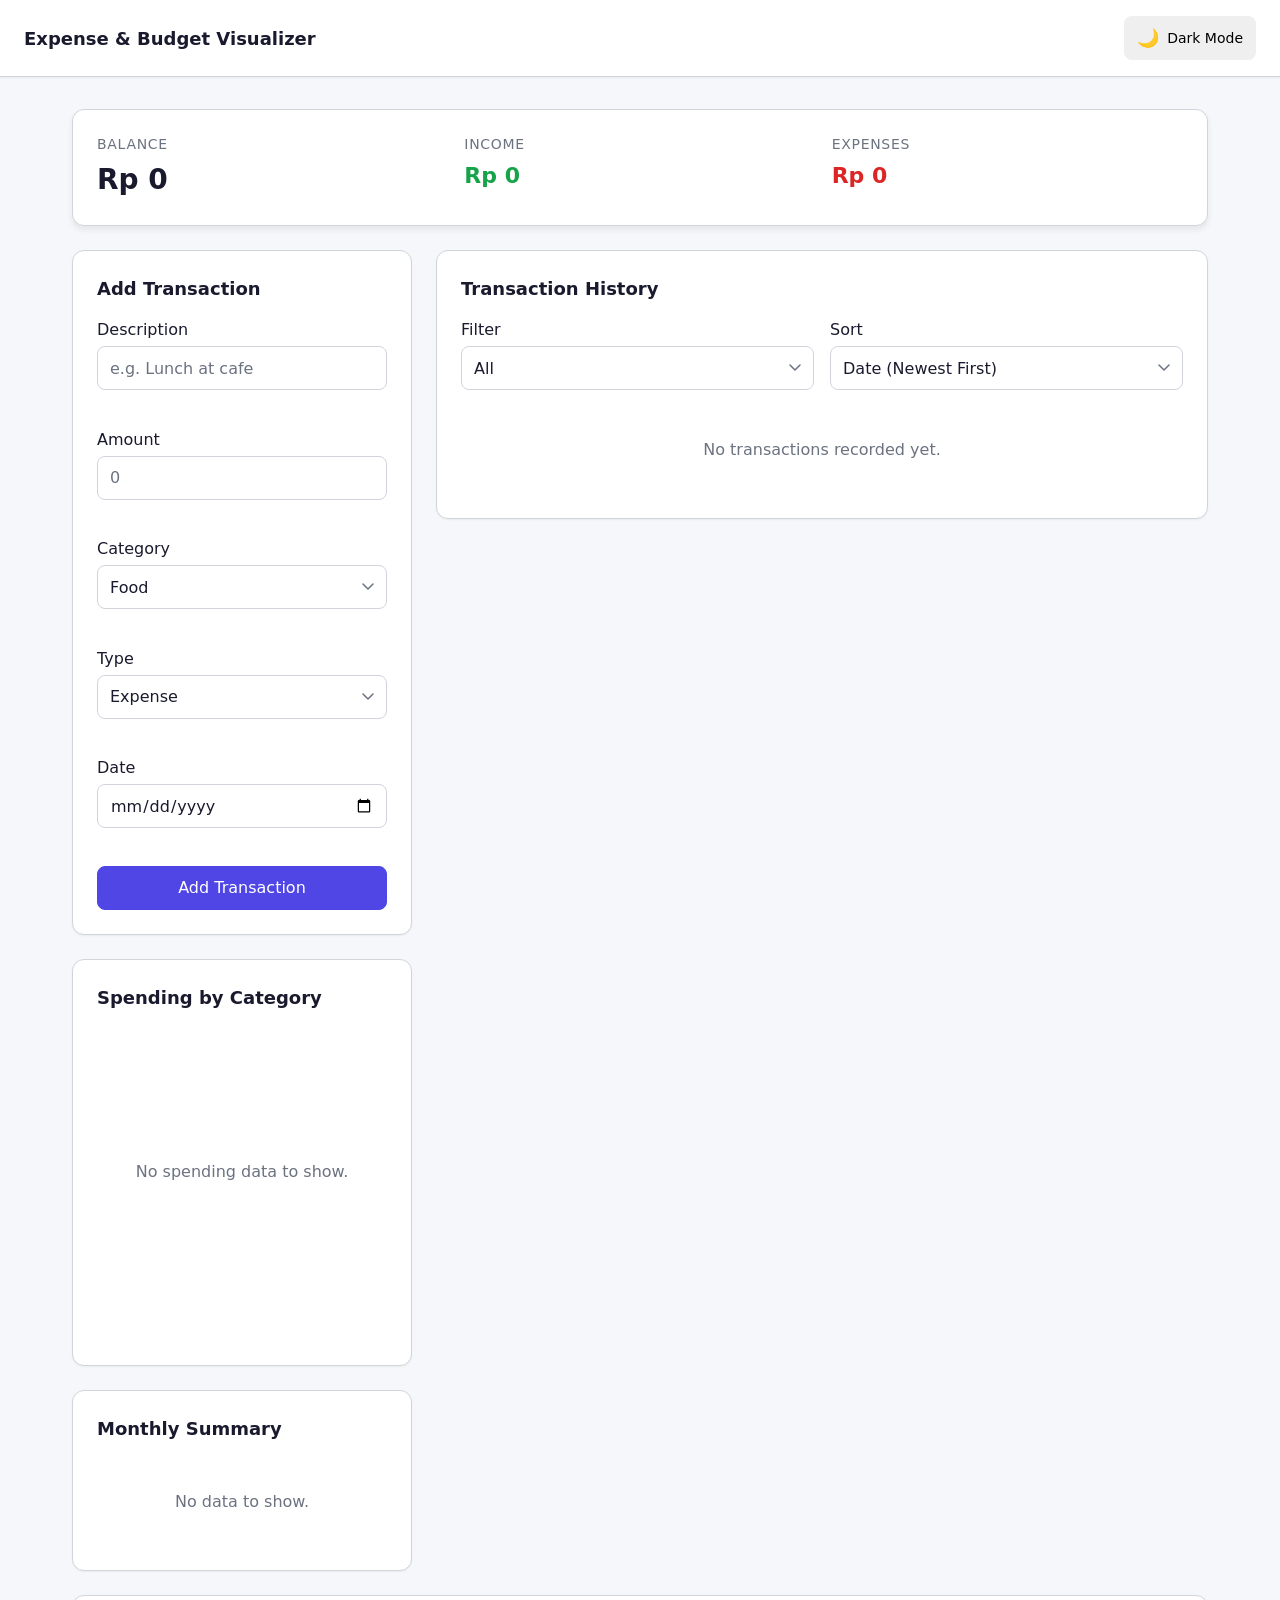
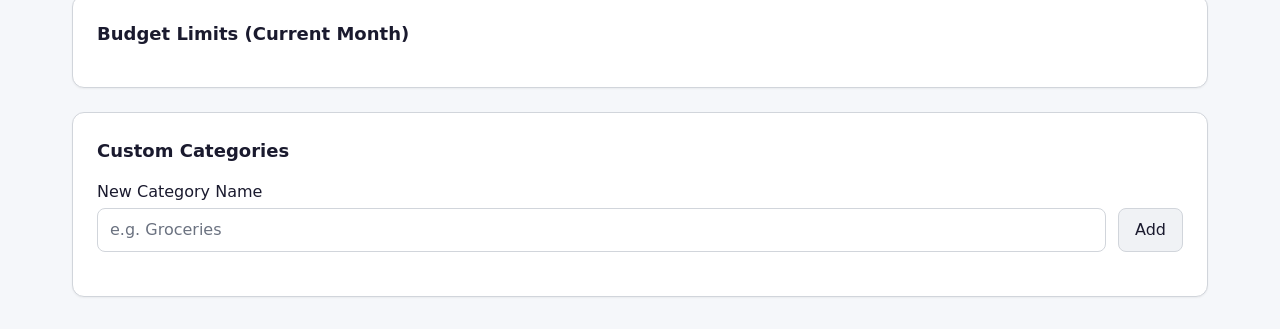
==== commit 4373aa16: "Update stylesheet and script paths in index.html" ====
--- a/index.html
+++ b/index.html
@@ -22,7 +22,7 @@
     })();
   </script>
 
-  <link rel="stylesheet" href="styles.css" />
+  <link rel="stylesheet" href="css/styles.css" />
 </head>
 <body>
   <!-- ===== APP HEADER ===== -->
@@ -41,7 +41,7 @@
 
   <!-- ===== STORAGE ERROR BANNER ===== -->
   <div
-    id="storage-error-banner"
+    id="storage-error-banner" class="hidden"
     class="banner banner--error hidden"
     role="alert"
     aria-live="assertive"
@@ -267,6 +267,6 @@
     </div>
   </dialog>
 
-  <script src="app.js"></script>
+  <script src="js/app.js"></script>
 </body>
 </html>
--- a/css/styles.css
+++ b/css/styles.css
@@ -0,0 +1,1062 @@
+/* ============================================================
+   CSS Custom Properties — Light Theme (default)
+   ============================================================ */
+:root {
+  /* Colors */
+  --color-bg: #f5f7fa;
+  --color-surface: #ffffff;
+  --color-surface-alt: #f0f2f5;
+  --color-border: #d1d5db;
+  --color-text: #1a1a2e;
+  --color-text-muted: #6b7280;
+  --color-primary: #4f46e5;
+  --color-primary-hover: #4338ca;
+  --color-secondary: #6b7280;
+  --color-secondary-hover: #4b5563;
+  --color-danger: #dc2626;
+  --color-danger-hover: #b91c1c;
+  --color-income: #16a34a;
+  --color-expense: #dc2626;
+  --color-negative-balance: #dc2626;
+  --color-banner-error-bg: #fef2f2;
+  --color-banner-error-border: #fca5a5;
+  --color-banner-error-text: #991b1b;
+
+  /* Typography */
+  --font-family: system-ui, -apple-system, BlinkMacSystemFont, 'Segoe UI', Roboto, sans-serif;
+  --font-size-base: 16px;
+  --font-size-sm: 14px;
+  --font-size-lg: 18px;
+  --font-size-xl: 22px;
+  --font-size-2xl: 28px;
+  --font-weight-normal: 400;
+  --font-weight-medium: 500;
+  --font-weight-semibold: 600;
+  --font-weight-bold: 700;
+  --line-height-base: 1.5;
+
+  /* Spacing */
+  --space-1: 4px;
+  --space-2: 8px;
+  --space-3: 12px;
+  --space-4: 16px;
+  --space-5: 20px;
+  --space-6: 24px;
+  --space-8: 32px;
+  --space-10: 40px;
+  --space-12: 48px;
+
+  /* Borders */
+  --radius-sm: 4px;
+  --radius-md: 8px;
+  --radius-lg: 12px;
+  --radius-full: 9999px;
+  --border-width: 1px;
+
+  /* Shadows */
+  --shadow-sm: 0 1px 2px rgba(0, 0, 0, 0.05);
+  --shadow-md: 0 4px 6px rgba(0, 0, 0, 0.07);
+  --shadow-lg: 0 10px 15px rgba(0, 0, 0, 0.1);
+
+  /* Touch targets */
+  --touch-target: 44px;
+
+  /* Layout */
+  --max-width: 1200px;
+  --sidebar-width: 340px;
+}
+
+/* ============================================================
+   Dark Theme Overrides
+   ============================================================ */
+[data-theme="dark"] {
+  --color-bg: #0f172a;
+  --color-surface: #1e293b;
+  --color-surface-alt: #273549;
+  --color-border: #334155;
+  --color-text: #f1f5f9;
+  --color-text-muted: #94a3b8;
+  --color-primary: #818cf8;
+  --color-primary-hover: #a5b4fc;
+  --color-secondary: #64748b;
+  --color-secondary-hover: #94a3b8;
+  --color-danger: #f87171;
+  --color-danger-hover: #fca5a5;
+  --color-income: #4ade80;
+  --color-expense: #f87171;
+  --color-negative-balance: #f87171;
+  --color-banner-error-bg: #450a0a;
+  --color-banner-error-border: #991b1b;
+  --color-banner-error-text: #fca5a5;
+  --shadow-sm: 0 1px 2px rgba(0, 0, 0, 0.3);
+  --shadow-md: 0 4px 6px rgba(0, 0, 0, 0.4);
+  --shadow-lg: 0 10px 15px rgba(0, 0, 0, 0.5);
+}
+
+/* ============================================================
+   Reset & Base
+   ============================================================ */
+*,
+*::before,
+*::after {
+  box-sizing: border-box;
+  margin: 0;
+  padding: 0;
+}
+
+html {
+  font-size: var(--font-size-base);
+  scroll-behavior: smooth;
+}
+
+body {
+  font-family: var(--font-family);
+  font-size: var(--font-size-base);
+  line-height: var(--line-height-base);
+  color: var(--color-text);
+  background-color: var(--color-bg);
+  min-height: 100vh;
+  -webkit-text-size-adjust: 100%; /* prevent auto-zoom on mobile */
+}
+
+/* ============================================================
+   Utility Classes
+   ============================================================ */
+.hidden {
+  display: none !important;
+}
+
+.sr-only {
+  position: absolute;
+  width: 1px;
+  height: 1px;
+  padding: 0;
+  margin: -1px;
+  overflow: hidden;
+  clip: rect(0, 0, 0, 0);
+  white-space: nowrap;
+  border: 0;
+}
+
+/* ============================================================
+   App Header
+   ============================================================ */
+.app-header {
+  display: flex;
+  align-items: center;
+  justify-content: space-between;
+  gap: var(--space-4);
+  padding: var(--space-4) var(--space-6);
+  background-color: var(--color-surface);
+  border-bottom: var(--border-width) solid var(--color-border);
+  box-shadow: var(--shadow-sm);
+  position: sticky;
+  top: 0;
+  z-index: 100;
+}
+
+.app-title {
+  font-size: var(--font-size-lg);
+  font-weight: var(--font-weight-bold);
+  color: var(--color-text);
+  white-space: nowrap;
+}
+
+/* ============================================================
+   Buttons
+   ============================================================ */
+.btn {
+  display: inline-flex;
+  align-items: center;
+  justify-content: center;
+  gap: var(--space-2);
+  min-height: var(--touch-target);
+  min-width: var(--touch-target);
+  padding: var(--space-2) var(--space-4);
+  font-family: var(--font-family);
+  font-size: var(--font-size-base);
+  font-weight: var(--font-weight-medium);
+  line-height: 1;
+  border: var(--border-width) solid transparent;
+  border-radius: var(--radius-md);
+  cursor: pointer;
+  text-decoration: none;
+  transition: background-color 0.15s ease, border-color 0.15s ease, color 0.15s ease;
+  white-space: nowrap;
+  user-select: none;
+}
+
+.btn:focus-visible {
+  outline: 2px solid var(--color-primary);
+  outline-offset: 2px;
+}
+
+.btn--primary {
+  background-color: var(--color-primary);
+  color: #ffffff;
+  border-color: var(--color-primary);
+}
+
+.btn--primary:hover {
+  background-color: var(--color-primary-hover);
+  border-color: var(--color-primary-hover);
+}
+
+.btn--secondary {
+  background-color: var(--color-surface-alt);
+  color: var(--color-text);
+  border-color: var(--color-border);
+}
+
+.btn--secondary:hover {
+  background-color: var(--color-border);
+}
+
+.btn--danger {
+  background-color: var(--color-danger);
+  color: #ffffff;
+  border-color: var(--color-danger);
+}
+
+.btn--danger:hover {
+  background-color: var(--color-danger-hover);
+  border-color: var(--color-danger-hover);
+}
+
+.btn--icon {
+  padding: var(--space-2);
+}
+
+.btn--full {
+  width: 100%;
+}
+
+.btn--sm {
+  min-height: var(--touch-target);
+  min-width: var(--touch-target);
+  padding: var(--space-1) var(--space-3);
+  font-size: var(--font-size-sm);
+}
+
+/* ============================================================
+   Theme Toggle
+   ============================================================ */
+.theme-toggle {
+  gap: var(--space-2);
+  padding: var(--space-2) var(--space-3);
+}
+
+.theme-toggle__icon {
+  font-size: var(--font-size-lg);
+  line-height: 1;
+}
+
+.theme-toggle__label {
+  font-size: var(--font-size-sm);
+  font-weight: var(--font-weight-medium);
+}
+
+/* ============================================================
+   Banners & Alerts
+   ============================================================ */
+.banner {
+  padding: var(--space-3) var(--space-6);
+  font-size: var(--font-size-base);
+  font-weight: var(--font-weight-medium);
+}
+
+.banner--error {
+  background-color: var(--color-banner-error-bg);
+  border-bottom: var(--border-width) solid var(--color-banner-error-border);
+  color: var(--color-banner-error-text);
+}
+
+.error-banner {
+  padding: var(--space-3) var(--space-4);
+  background-color: var(--color-banner-error-bg);
+  border: var(--border-width) solid var(--color-banner-error-border);
+  border-radius: var(--radius-md);
+  color: var(--color-banner-error-text);
+  font-size: var(--font-size-base);
+  margin-bottom: var(--space-4);
+}
+
+/* ============================================================
+   Main Layout
+   ============================================================ */
+.app-main {
+  max-width: var(--max-width);
+  margin: 0 auto;
+  padding: var(--space-6) var(--space-4);
+  display: grid;
+  grid-template-columns: 1fr;
+  gap: var(--space-6);
+}
+
+/* ============================================================
+   Section Titles
+   ============================================================ */
+.section-title {
+  font-size: var(--font-size-lg);
+  font-weight: var(--font-weight-semibold);
+  color: var(--color-text);
+  margin-bottom: var(--space-4);
+}
+
+/* ============================================================
+   Balance Panel
+   ============================================================ */
+.balance-panel {
+  background-color: var(--color-surface);
+  border: var(--border-width) solid var(--color-border);
+  border-radius: var(--radius-lg);
+  padding: var(--space-6);
+  box-shadow: var(--shadow-md);
+}
+
+.balance-panel__grid {
+  display: grid;
+  grid-template-columns: 1fr;
+  gap: var(--space-4);
+}
+
+.balance-panel__item {
+  display: flex;
+  flex-direction: column;
+  gap: var(--space-1);
+}
+
+.balance-panel__label {
+  font-size: var(--font-size-sm);
+  font-weight: var(--font-weight-medium);
+  color: var(--color-text-muted);
+  text-transform: uppercase;
+  letter-spacing: 0.05em;
+}
+
+.balance-panel__value {
+  font-size: var(--font-size-2xl);
+  font-weight: var(--font-weight-bold);
+  color: var(--color-text);
+}
+
+.balance-panel__value--balance {
+  font-size: var(--font-size-2xl);
+}
+
+.balance-panel__value--income {
+  color: var(--color-income);
+  font-size: var(--font-size-xl);
+}
+
+.balance-panel__value--expense {
+  color: var(--color-expense);
+  font-size: var(--font-size-xl);
+}
+
+.balance-panel__value--negative {
+  color: var(--color-negative-balance);
+}
+
+/* ============================================================
+   Transaction Form
+   ============================================================ */
+.form-section {
+  background-color: var(--color-surface);
+  border: var(--border-width) solid var(--color-border);
+  border-radius: var(--radius-lg);
+  padding: var(--space-6);
+  box-shadow: var(--shadow-sm);
+}
+
+.transaction-form {
+  display: flex;
+  flex-direction: column;
+  gap: var(--space-4);
+}
+
+.form-group {
+  display: flex;
+  flex-direction: column;
+  gap: var(--space-1);
+}
+
+.form-label {
+  font-size: var(--font-size-base);
+  font-weight: var(--font-weight-medium);
+  color: var(--color-text);
+}
+
+.form-input,
+.form-select {
+  width: 100%;
+  min-height: var(--touch-target);
+  padding: var(--space-2) var(--space-3);
+  font-family: var(--font-family);
+  font-size: var(--font-size-base);
+  color: var(--color-text);
+  background-color: var(--color-surface);
+  border: var(--border-width) solid var(--color-border);
+  border-radius: var(--radius-md);
+  transition: border-color 0.15s ease, box-shadow 0.15s ease;
+  appearance: none;
+  -webkit-appearance: none;
+}
+
+.form-select {
+  background-image: url("data:image/svg+xml,%3Csvg xmlns='http://www.w3.org/2000/svg' width='12' height='8' viewBox='0 0 12 8'%3E%3Cpath d='M1 1l5 5 5-5' stroke='%236b7280' stroke-width='1.5' fill='none' stroke-linecap='round' stroke-linejoin='round'/%3E%3C/svg%3E");
+  background-repeat: no-repeat;
+  background-position: right var(--space-3) center;
+  padding-right: var(--space-8);
+}
+
+.form-input:focus,
+.form-select:focus {
+  outline: none;
+  border-color: var(--color-primary);
+  box-shadow: 0 0 0 3px rgba(79, 70, 229, 0.15);
+}
+
+.form-input::placeholder {
+  color: var(--color-text-muted);
+}
+
+.form-input--error,
+.form-select--error {
+  border-color: var(--color-danger);
+}
+
+.form-error {
+  font-size: var(--font-size-sm);
+  color: var(--color-danger);
+  min-height: 1.25em;
+}
+
+.form-select--sm {
+  min-height: var(--touch-target);
+  font-size: var(--font-size-base);
+}
+
+/* ============================================================
+   Transaction History
+   ============================================================ */
+.history-section {
+  background-color: var(--color-surface);
+  border: var(--border-width) solid var(--color-border);
+  border-radius: var(--radius-lg);
+  padding: var(--space-6);
+  box-shadow: var(--shadow-sm);
+}
+
+.history-toolbar {
+  display: flex;
+  flex-wrap: wrap;
+  gap: var(--space-4);
+  margin-bottom: var(--space-4);
+}
+
+.toolbar-group {
+  display: flex;
+  flex-direction: column;
+  gap: var(--space-1);
+  flex: 1;
+  min-width: 140px;
+}
+
+.transaction-list {
+  list-style: none;
+  display: flex;
+  flex-direction: column;
+  gap: var(--space-3);
+}
+
+.transaction-item {
+  display: grid;
+  grid-template-columns: 1fr auto;
+  gap: var(--space-2) var(--space-4);
+  align-items: start;
+  padding: var(--space-4);
+  background-color: var(--color-surface-alt);
+  border: var(--border-width) solid var(--color-border);
+  border-radius: var(--radius-md);
+  transition: box-shadow 0.15s ease;
+}
+
+.transaction-item:hover {
+  box-shadow: var(--shadow-md);
+}
+
+.transaction-item__body {
+  display: flex;
+  flex-direction: column;
+  gap: var(--space-1);
+  min-width: 0;
+}
+
+.transaction-item__description {
+  font-size: var(--font-size-base);
+  font-weight: var(--font-weight-medium);
+  color: var(--color-text);
+  white-space: nowrap;
+  overflow: hidden;
+  text-overflow: ellipsis;
+  max-width: 100%;
+}
+
+.transaction-item__meta {
+  display: flex;
+  flex-wrap: wrap;
+  gap: var(--space-2);
+  align-items: center;
+  font-size: var(--font-size-sm);
+  color: var(--color-text-muted);
+}
+
+.transaction-item__amount {
+  font-size: var(--font-size-lg);
+  font-weight: var(--font-weight-semibold);
+}
+
+.transaction-item__amount--income {
+  color: var(--color-income);
+}
+
+.transaction-item__amount--expense {
+  color: var(--color-expense);
+}
+
+.transaction-item__badge {
+  display: inline-block;
+  padding: 2px var(--space-2);
+  border-radius: var(--radius-full);
+  font-size: var(--font-size-sm);
+  font-weight: var(--font-weight-medium);
+  background-color: var(--color-border);
+  color: var(--color-text);
+}
+
+.transaction-item__actions {
+  display: flex;
+  align-items: flex-start;
+}
+
+.btn--delete {
+  min-height: var(--touch-target);
+  min-width: var(--touch-target);
+  padding: var(--space-2);
+  background: none;
+  border: none;
+  color: var(--color-text-muted);
+  border-radius: var(--radius-md);
+  cursor: pointer;
+  font-size: var(--font-size-lg);
+  display: flex;
+  align-items: center;
+  justify-content: center;
+  transition: color 0.15s ease, background-color 0.15s ease;
+}
+
+.btn--delete:hover {
+  color: var(--color-danger);
+  background-color: var(--color-banner-error-bg);
+}
+
+.btn--delete:focus-visible {
+  outline: 2px solid var(--color-primary);
+  outline-offset: 2px;
+}
+
+.empty-state {
+  padding: var(--space-8) var(--space-4);
+  text-align: center;
+  color: var(--color-text-muted);
+  font-size: var(--font-size-base);
+}
+
+/* ============================================================
+   Chart Section
+   ============================================================ */
+.chart-section {
+  background-color: var(--color-surface);
+  border: var(--border-width) solid var(--color-border);
+  border-radius: var(--radius-lg);
+  padding: var(--space-6);
+  box-shadow: var(--shadow-sm);
+}
+
+.chart-container {
+  position: relative;
+  display: flex;
+  flex-direction: column;
+  align-items: center;
+  gap: var(--space-4);
+  margin-bottom: var(--space-6);
+}
+
+.spending-chart {
+  max-width: 300px;
+  max-height: 300px;
+  width: 100%;
+  height: auto;
+}
+
+.chart-placeholder {
+  position: absolute;
+  top: 50%;
+  left: 50%;
+  transform: translate(-50%, -50%);
+  color: var(--color-text-muted);
+  font-size: var(--font-size-base);
+  text-align: center;
+  pointer-events: none;
+  white-space: nowrap;
+}
+
+.chart-unavailable {
+  color: var(--color-text-muted);
+  font-size: var(--font-size-base);
+  text-align: center;
+  padding: var(--space-8);
+}
+
+.chart-legend {
+  list-style: none;
+  display: flex;
+  flex-wrap: wrap;
+  gap: var(--space-3) var(--space-5);
+}
+
+.chart-legend__item {
+  display: flex;
+  align-items: center;
+  gap: var(--space-2);
+  font-size: var(--font-size-base);
+  color: var(--color-text);
+}
+
+.chart-legend__swatch {
+  display: inline-block;
+  width: 14px;
+  height: 14px;
+  border-radius: var(--radius-sm);
+  flex-shrink: 0;
+}
+
+.chart-legend__label--alert {
+  color: var(--color-danger);
+  font-weight: var(--font-weight-semibold);
+}
+
+/* ============================================================
+   Monthly Summary Panel
+   ============================================================ */
+.summary-section {
+  background-color: var(--color-surface);
+  border: var(--border-width) solid var(--color-border);
+  border-radius: var(--radius-lg);
+  padding: var(--space-6);
+  box-shadow: var(--shadow-sm);
+}
+
+.monthly-summary {
+  display: flex;
+  flex-direction: column;
+  gap: var(--space-3);
+}
+
+.summary-row {
+  display: grid;
+  grid-template-columns: 1fr;
+  gap: var(--space-2);
+  padding: var(--space-4);
+  background-color: var(--color-surface-alt);
+  border: var(--border-width) solid var(--color-border);
+  border-radius: var(--radius-md);
+}
+
+.summary-row__month {
+  font-size: var(--font-size-base);
+  font-weight: var(--font-weight-semibold);
+  color: var(--color-text);
+}
+
+.summary-row__figures {
+  display: flex;
+  flex-wrap: wrap;
+  gap: var(--space-3) var(--space-5);
+  font-size: var(--font-size-sm);
+}
+
+.summary-row__figure {
+  display: flex;
+  flex-direction: column;
+  gap: 2px;
+}
+
+.summary-row__figure-label {
+  color: var(--color-text-muted);
+  font-size: var(--font-size-sm);
+}
+
+.summary-row__figure-value {
+  font-weight: var(--font-weight-semibold);
+}
+
+.summary-row__figure-value--income {
+  color: var(--color-income);
+}
+
+.summary-row__figure-value--expense {
+  color: var(--color-expense);
+}
+
+.summary-row__figure-value--negative {
+  color: var(--color-negative-balance);
+}
+
+/* ============================================================
+   Budget Limits Manager
+   ============================================================ */
+.limits-section {
+  background-color: var(--color-surface);
+  border: var(--border-width) solid var(--color-border);
+  border-radius: var(--radius-lg);
+  padding: var(--space-6);
+  box-shadow: var(--shadow-sm);
+}
+
+.budget-limits {
+  display: flex;
+  flex-direction: column;
+  gap: var(--space-3);
+}
+
+.limit-row {
+  display: flex;
+  flex-wrap: wrap;
+  align-items: center;
+  gap: var(--space-3);
+}
+
+.limit-row__label {
+  font-size: var(--font-size-base);
+  font-weight: var(--font-weight-medium);
+  color: var(--color-text);
+  min-width: 120px;
+  flex-shrink: 0;
+}
+
+.limit-row__input {
+  flex: 1;
+  min-width: 100px;
+  max-width: 180px;
+}
+
+.limit-row__label--alert {
+  color: var(--color-danger);
+}
+
+/* ============================================================
+   Custom Categories Manager
+   ============================================================ */
+.categories-section {
+  background-color: var(--color-surface);
+  border: var(--border-width) solid var(--color-border);
+  border-radius: var(--radius-lg);
+  padding: var(--space-6);
+  box-shadow: var(--shadow-sm);
+}
+
+.category-add-form {
+  margin-bottom: var(--space-5);
+}
+
+.category-add-form__row {
+  display: flex;
+  gap: var(--space-3);
+  margin-top: var(--space-1);
+}
+
+.category-add-form__row .form-input {
+  flex: 1;
+}
+
+.custom-category-list {
+  list-style: none;
+  display: flex;
+  flex-direction: column;
+  gap: var(--space-2);
+}
+
+.custom-category-item {
+  display: flex;
+  align-items: center;
+  gap: var(--space-3);
+  padding: var(--space-3) var(--space-4);
+  background-color: var(--color-surface-alt);
+  border: var(--border-width) solid var(--color-border);
+  border-radius: var(--radius-md);
+}
+
+.custom-category-item__name {
+  flex: 1;
+  font-size: var(--font-size-base);
+  color: var(--color-text);
+}
+
+.custom-category-item__edit-input {
+  flex: 1;
+}
+
+.custom-category-item__error {
+  font-size: var(--font-size-sm);
+  color: var(--color-danger);
+  width: 100%;
+}
+
+/* ============================================================
+   Confirmation Dialog
+   ============================================================ */
+.confirm-dialog {
+  border: var(--border-width) solid var(--color-border);
+  border-radius: var(--radius-lg);
+  padding: var(--space-6);
+  background-color: var(--color-surface);
+  color: var(--color-text);
+  box-shadow: var(--shadow-lg);
+  max-width: 400px;
+  width: calc(100% - var(--space-8));
+}
+
+.confirm-dialog::backdrop {
+  background-color: rgba(0, 0, 0, 0.5);
+}
+
+.confirm-dialog__title {
+  font-size: var(--font-size-lg);
+  font-weight: var(--font-weight-semibold);
+  margin-bottom: var(--space-3);
+}
+
+.confirm-dialog__message {
+  font-size: var(--font-size-base);
+  color: var(--color-text-muted);
+  margin-bottom: var(--space-6);
+  line-height: var(--line-height-base);
+}
+
+.confirm-dialog__actions {
+  display: flex;
+  justify-content: flex-end;
+  gap: var(--space-3);
+}
+
+/* ============================================================
+   Responsive Breakpoints
+   ============================================================ */
+
+/* Small phones: 320px – 479px (base styles above cover this) */
+
+/* Tablets and up: 480px+ */
+@media (min-width: 480px) {
+  .balance-panel__grid {
+    grid-template-columns: repeat(3, 1fr);
+  }
+
+  .summary-row {
+    grid-template-columns: auto 1fr;
+    align-items: center;
+  }
+
+  .summary-row__month {
+    min-width: 80px;
+  }
+}
+
+/* Medium screens: 768px+ */
+@media (min-width: 768px) {
+  .app-main {
+    padding: var(--space-8) var(--space-6);
+    grid-template-columns: repeat(2, 1fr);
+  }
+
+  .balance-panel {
+    grid-column: 1 / -1;
+  }
+
+  .history-section {
+    grid-column: 1 / -1;
+  }
+
+  .chart-section {
+    grid-column: 1 / -1;
+  }
+
+  .chart-container {
+    flex-direction: row;
+    align-items: flex-start;
+    justify-content: center;
+  }
+
+  .chart-legend {
+    flex-direction: column;
+    flex-wrap: nowrap;
+  }
+}
+
+/* Large screens: 1024px+ */
+@media (min-width: 1024px) {
+  .app-main {
+    grid-template-columns: var(--sidebar-width) 1fr;
+    grid-template-rows: auto;
+    align-items: start;
+  }
+
+  .balance-panel {
+    grid-column: 1 / -1;
+  }
+
+  /* Form stays in left column */
+  .form-section {
+    grid-column: 1;
+    grid-row: 2;
+  }
+
+  /* History spans right column */
+  .history-section {
+    grid-column: 2;
+    grid-row: 2 / 5;
+  }
+
+  /* Chart in left column below form */
+  .chart-section {
+    grid-column: 1;
+    grid-row: 3;
+  }
+
+  /* Monthly summary in left column */
+  .summary-section {
+    grid-column: 1;
+    grid-row: 4;
+  }
+
+  /* Budget limits and categories span full width */
+  .limits-section {
+    grid-column: 1 / -1;
+  }
+
+  .categories-section {
+    grid-column: 1 / -1;
+  }
+}
+
+/* Extra large: 1280px+ */
+@media (min-width: 1280px) {
+  .app-main {
+    padding: var(--space-8);
+  }
+}
+
+/* Max width guard — no horizontal scroll beyond 1440px */
+@media (min-width: 1440px) {
+  .app-main {
+    max-width: var(--max-width);
+  }
+}
+
+/* ============================================================
+   Print (basic)
+   ============================================================ */
+@media print {
+  .app-header,
+  .form-section,
+  .history-toolbar,
+  .btn,
+  .confirm-dialog {
+    display: none;
+  }
+}
+
+/* ============================================================
+   Transaction Item - Additional Layout Classes
+   ============================================================ */
+.transaction-item__main {
+  display: flex;
+  align-items: flex-start;
+  justify-content: space-between;
+  gap: var(--space-3);
+  width: 100%;
+}
+
+.transaction-item__info {
+  display: flex;
+  flex-direction: column;
+  gap: var(--space-1);
+  min-width: 0;
+  flex: 1;
+}
+
+.transaction-item__desc {
+  font-size: var(--font-size-base);
+  font-weight: var(--font-weight-medium);
+  color: var(--color-text);
+  word-break: break-word;
+}
+
+.transaction-item__category {
+  display: inline-block;
+  padding: 2px var(--space-2);
+  border-radius: var(--radius-full);
+  font-size: var(--font-size-sm);
+  font-weight: var(--font-weight-medium);
+  background-color: var(--color-border);
+  color: var(--color-text);
+}
+
+.transaction-item__date {
+  font-size: var(--font-size-sm);
+  color: var(--color-text-muted);
+}
+
+.transaction-item__right {
+  display: flex;
+  flex-direction: column;
+  align-items: flex-end;
+  gap: var(--space-2);
+  flex-shrink: 0;
+}
+
+.transaction-item__delete {
+  font-size: var(--font-size-sm);
+  padding: var(--space-1) var(--space-2);
+}
+
+/* ============================================================
+   Chart Legend - Additional
+   ============================================================ */
+.chart-legend__color {
+  display: inline-block;
+  width: 14px;
+  height: 14px;
+  border-radius: var(--radius-sm);
+  flex-shrink: 0;
+}
+
+.chart-legend__value {
+  color: var(--color-text-muted);
+  font-size: var(--font-size-sm);
+}
+
+/* ============================================================
+   Budget Limit - Additional
+   ============================================================ */
+.limit-row__spent {
+  font-size: var(--font-size-sm);
+  color: var(--color-text-muted);
+  flex-shrink: 0;
+}
+
+.limit-row__exceeded-badge {
+  font-size: var(--font-size-sm);
+  margin-left: var(--space-1);
+}
